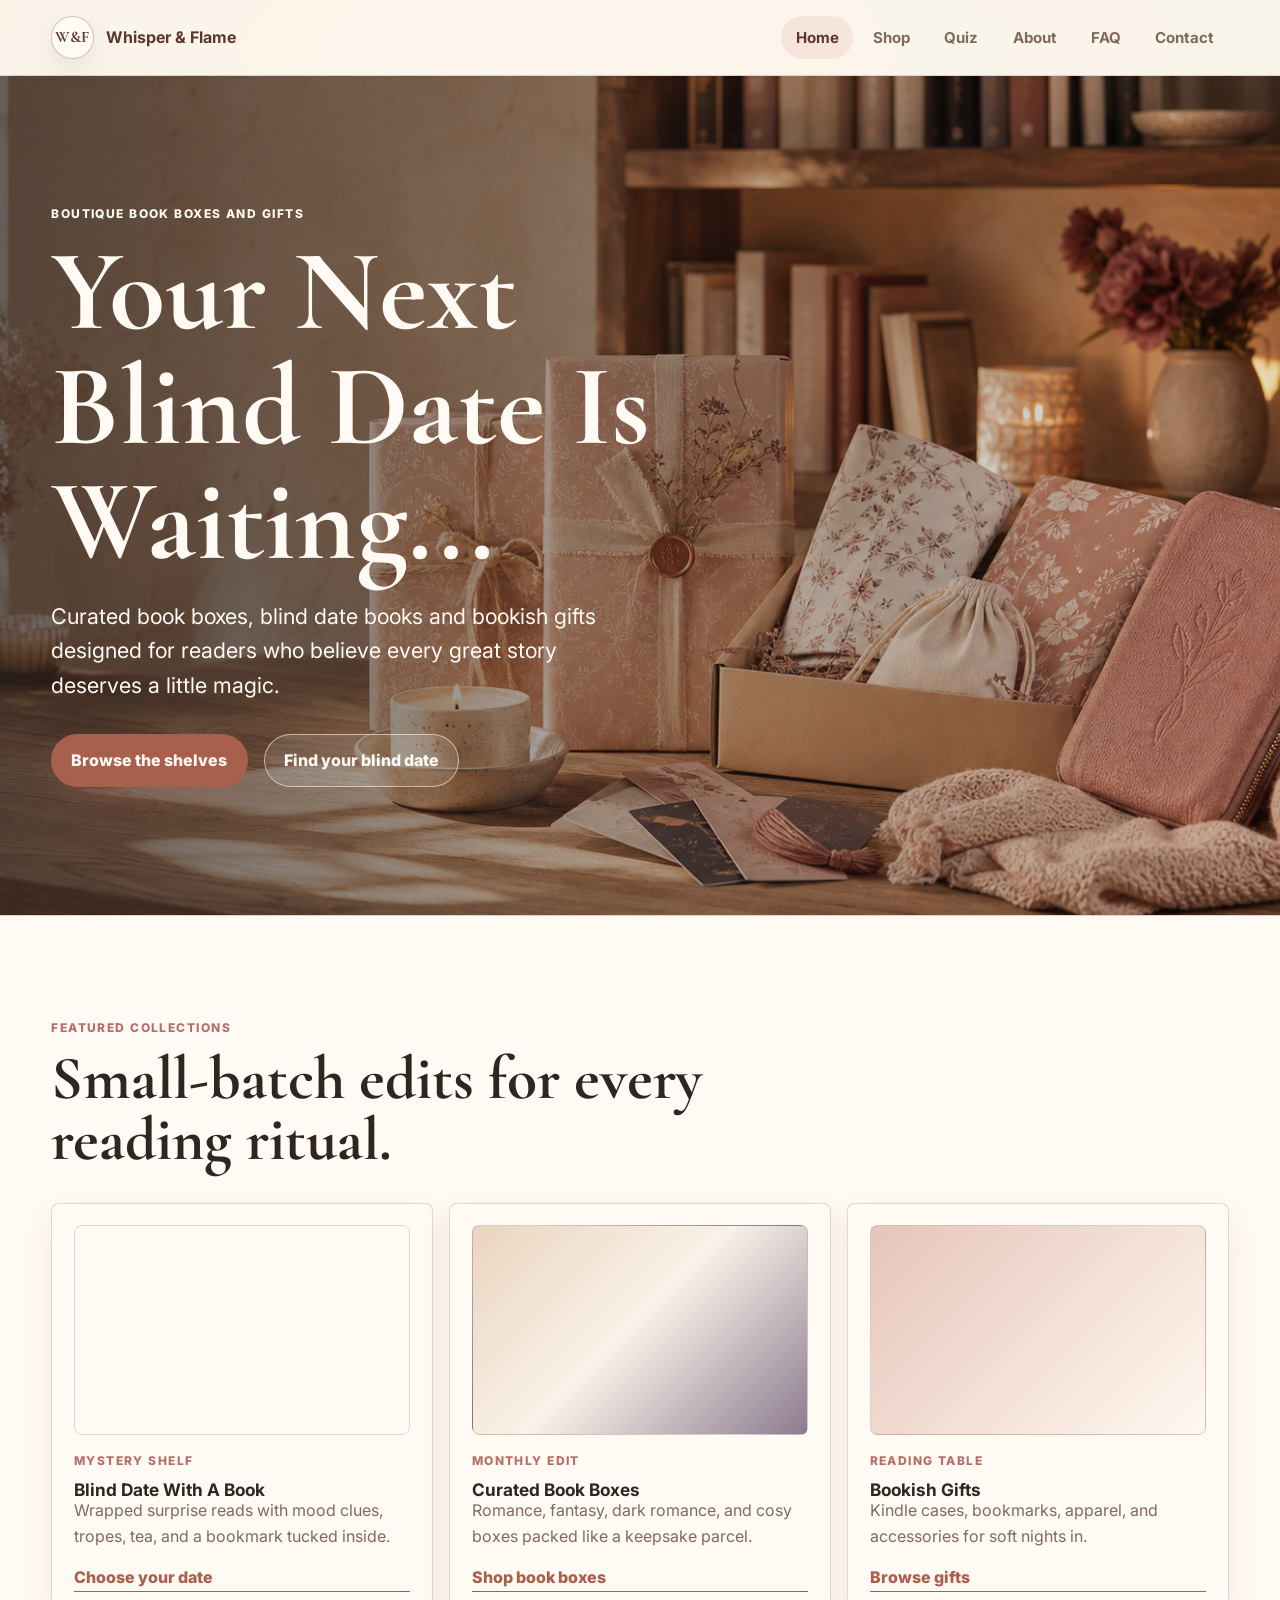
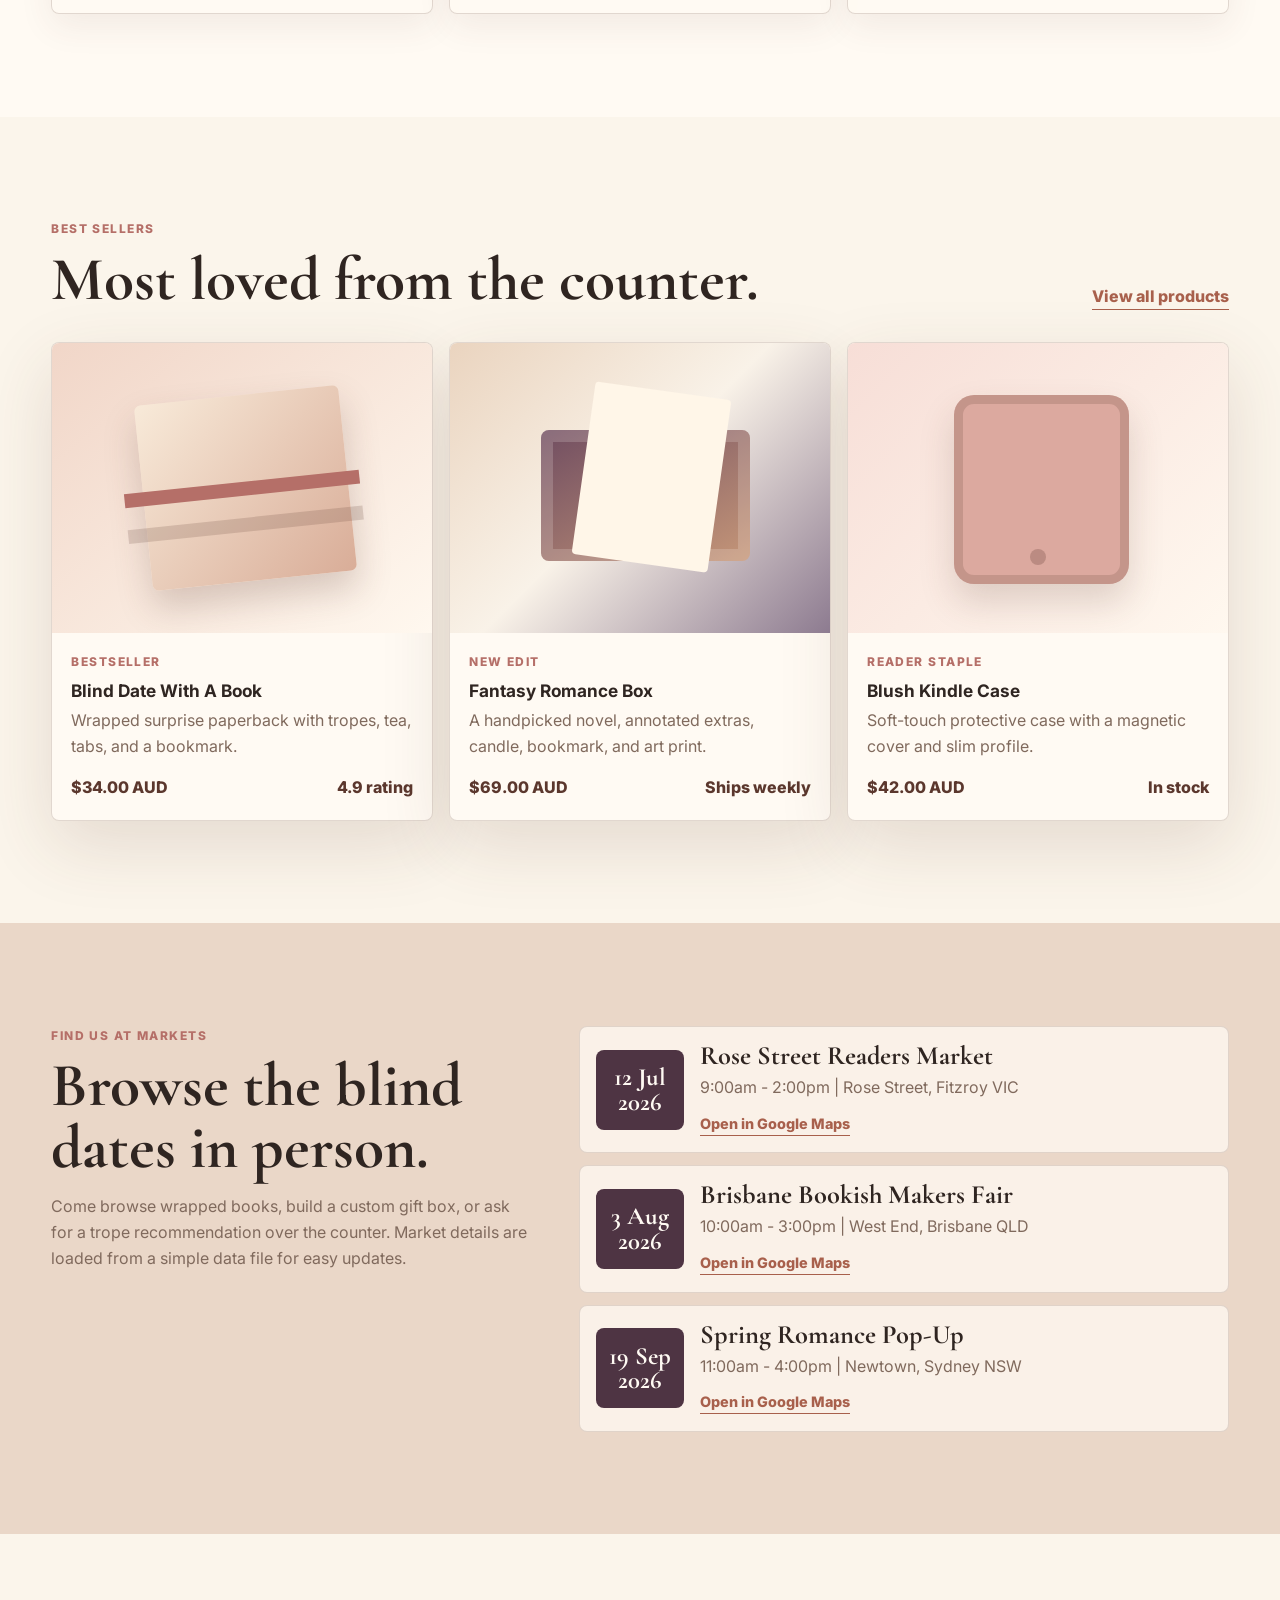
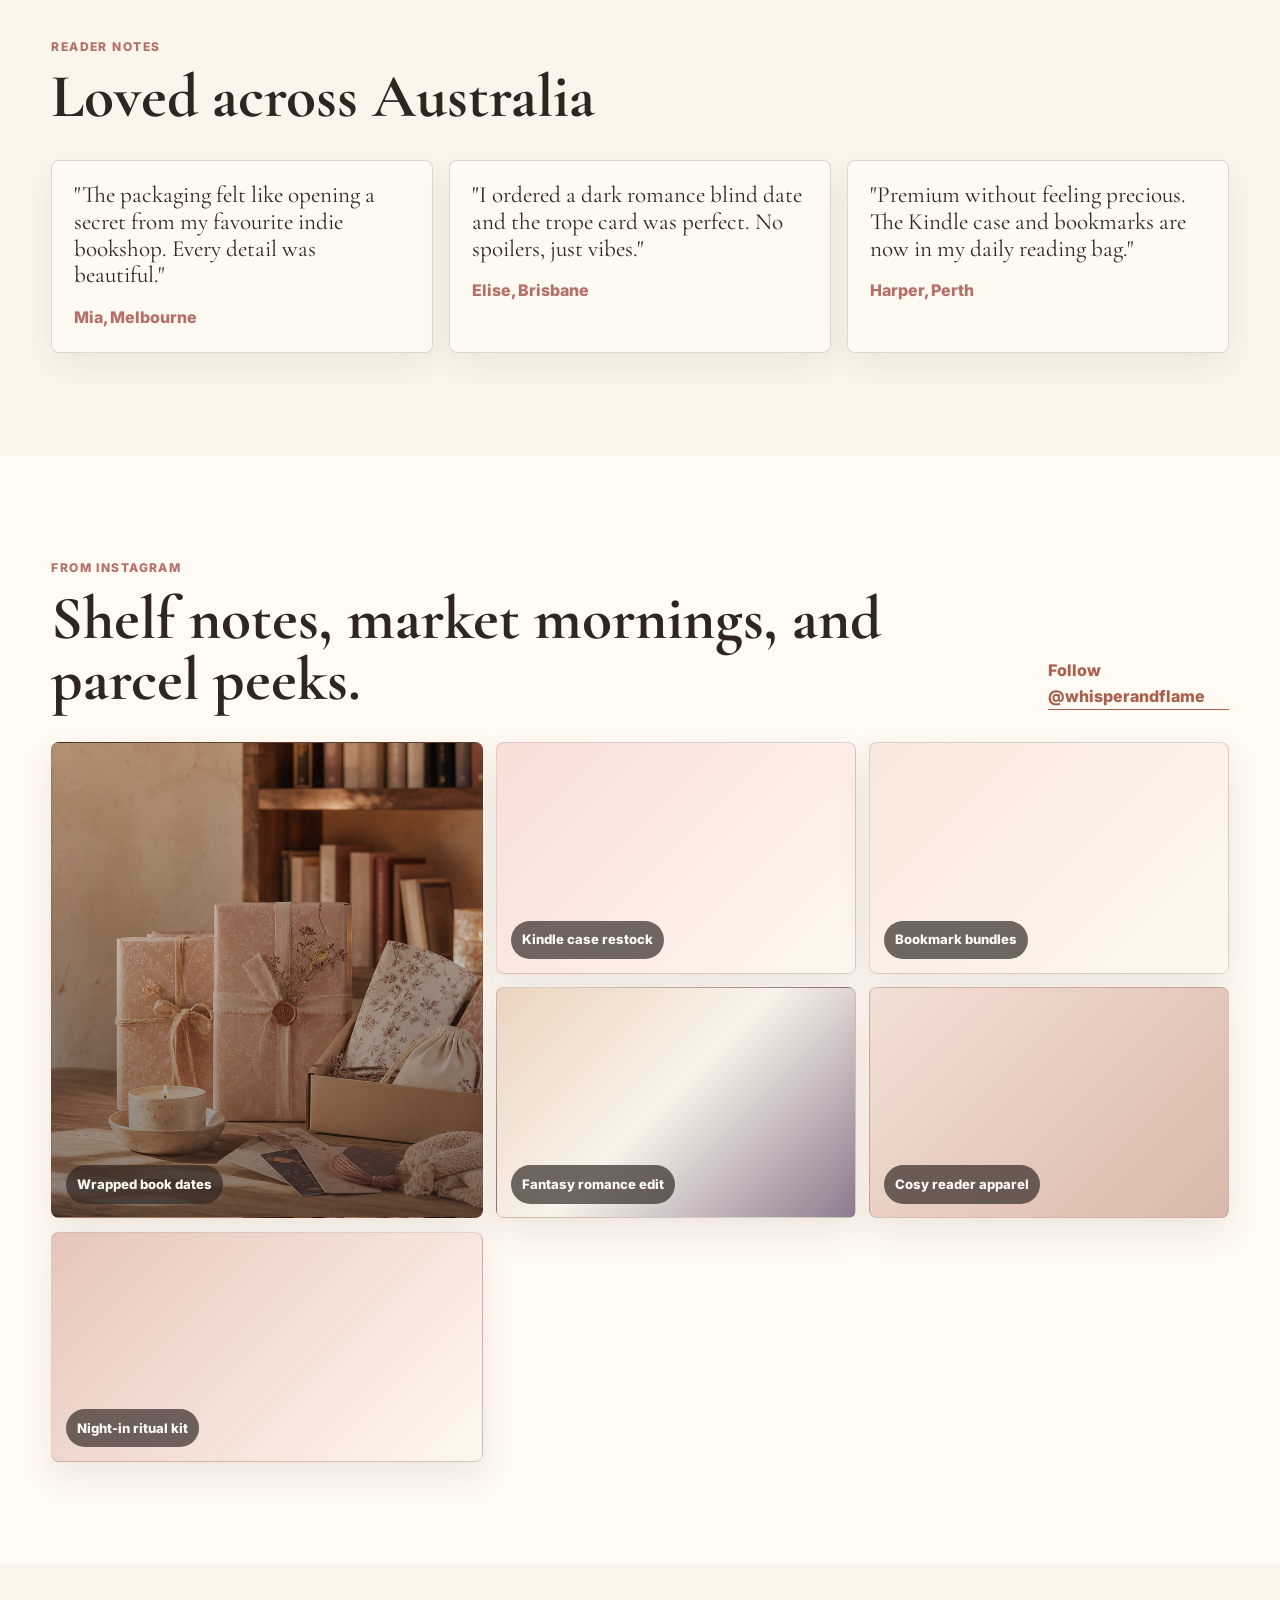
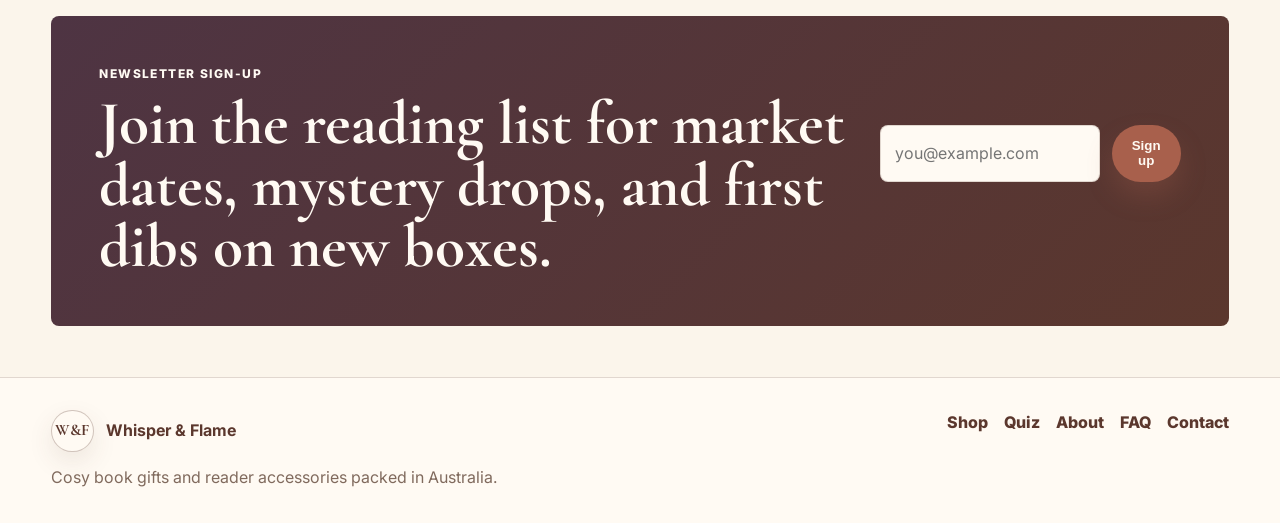
==== index.html @ 8c94025e "Upload Whisper & Flame website" ====
<!doctype html>
<html lang="en-AU">
  <head>
    <meta charset="utf-8">
    <meta name="viewport" content="width=device-width, initial-scale=1">
    <title>Whisper & Flame | Romantic Book Boxes Australia</title>
    <meta name="description" content="Whisper & Flame creates cosy book boxes, Blind Date With A Book packages, Kindle cases, bookmarks, apparel, and reading accessories for Australian romance and fantasy readers.">
    <link rel="preconnect" href="https://fonts.googleapis.com">
    <link rel="preconnect" href="https://fonts.gstatic.com" crossorigin>
    <link href="https://fonts.googleapis.com/css2?family=Cormorant+Garamond:wght@600;700&family=Inter:wght@400;500;600;700&display=swap" rel="stylesheet">
    <link rel="stylesheet" href="assets/styles.css">
  </head>
  <body>
    <header class="site-header">
      <a class="brand" href="index.html" aria-label="Whisper & Flame home">
        <span class="brand-mark">W&F</span>
        <span>Whisper & Flame</span>
      </a>
      <button class="nav-toggle" type="button" aria-label="Open menu" aria-expanded="false">
        <span></span><span></span><span></span>
      </button>
      <nav class="site-nav" aria-label="Primary navigation">
        <a href="index.html" aria-current="page">Home</a>
        <a href="shop.html">Shop</a>
        <a href="quiz.html">Quiz</a>
        <a href="about.html">About</a>
        <a href="faq.html">FAQ</a>
        <a href="contact.html">Contact</a>
      </nav>
    </header>

    <main>
      <section class="hero">
        <div class="hero-media" aria-hidden="true"></div>
        <div class="hero-content">
          <p class="eyebrow">Boutique book boxes and gifts</p>
          <h1>Your Next Blind Date Is Waiting...</h1>
          <p class="hero-copy">Curated book boxes, blind date books and bookish gifts designed for readers who believe every great story deserves a little magic.</p>
          <div class="hero-actions">
            <a class="button primary" href="shop.html">Browse the shelves</a>
            <a class="button ghost" href="quiz.html">Find your blind date</a>
          </div>
        </div>
      </section>

      <section class="section intro-band">
        <div class="section-heading">
          <p class="eyebrow">Featured collections</p>
          <h2>Small-batch edits for every reading ritual.</h2>
        </div>
        <div class="collection-grid">
          <article class="collection-card">
            <div class="collection-visual blind-date" aria-hidden="true"></div>
            <div>
              <p class="product-kicker">Mystery shelf</p>
              <h3>Blind Date With A Book</h3>
              <p>Wrapped surprise reads with mood clues, tropes, tea, and a bookmark tucked inside.</p>
            </div>
            <a class="text-link" href="product.html">Choose your date</a>
          </article>
          <article class="collection-card">
            <div class="collection-visual fantasy-box" aria-hidden="true"></div>
            <div>
              <p class="product-kicker">Monthly edit</p>
              <h3>Curated Book Boxes</h3>
              <p>Romance, fantasy, dark romance, and cosy boxes packed like a keepsake parcel.</p>
            </div>
            <a class="text-link" href="shop.html">Shop book boxes</a>
          </article>
          <article class="collection-card">
            <div class="collection-visual reading-kit" aria-hidden="true"></div>
            <div>
              <p class="product-kicker">Reading table</p>
              <h3>Bookish Gifts</h3>
              <p>Kindle cases, bookmarks, apparel, and accessories for soft nights in.</p>
            </div>
            <a class="text-link" href="shop.html">Browse gifts</a>
          </article>
        </div>
      </section>

      <section class="section">
        <div class="section-heading split">
          <div>
            <p class="eyebrow">Best sellers</p>
            <h2>Most loved from the counter.</h2>
          </div>
          <a class="text-link" href="shop.html">View all products</a>
        </div>
        <div class="product-grid">
          <article class="product-card">
            <a class="product-visual blind-date" href="product.html" aria-label="View Blind Date With A Book product"></a>
            <div class="product-info">
              <p class="product-kicker">Bestseller</p>
              <h3><a href="product.html">Blind Date With A Book</a></h3>
              <p>Wrapped surprise paperback with tropes, tea, tabs, and a bookmark.</p>
              <div class="product-meta"><span>$34.00 AUD</span><span>4.9 rating</span></div>
            </div>
          </article>
          <article class="product-card">
            <a class="product-visual fantasy-box" href="shop.html" aria-label="View Fantasy Romance Curated Box"></a>
            <div class="product-info">
              <p class="product-kicker">New edit</p>
              <h3><a href="shop.html">Fantasy Romance Box</a></h3>
              <p>A handpicked novel, annotated extras, candle, bookmark, and art print.</p>
              <div class="product-meta"><span>$69.00 AUD</span><span>Ships weekly</span></div>
            </div>
          </article>
          <article class="product-card">
            <a class="product-visual kindle-case" href="shop.html" aria-label="View Blush Kindle Case"></a>
            <div class="product-info">
              <p class="product-kicker">Reader staple</p>
              <h3><a href="shop.html">Blush Kindle Case</a></h3>
              <p>Soft-touch protective case with a magnetic cover and slim profile.</p>
              <div class="product-meta"><span>$42.00 AUD</span><span>In stock</span></div>
            </div>
          </article>
        </div>
      </section>

      <section class="section warm-section">
        <div class="market-layout">
          <div class="section-heading">
            <p class="eyebrow">Find Us At Markets</p>
            <h2>Browse the blind dates in person.</h2>
            <p>Come browse wrapped books, build a custom gift box, or ask for a trope recommendation over the counter. Market details are loaded from a simple data file for easy updates.</p>
          </div>
          <div class="market-list" data-markets-list aria-label="Upcoming market dates">
            <p class="market-loading">Loading upcoming markets...</p>
          </div>
        </div>
      </section>

      <section class="section reviews">
        <div class="section-heading">
          <p class="eyebrow">Reader notes</p>
          <h2>Loved across Australia</h2>
        </div>
        <div class="review-grid">
          <figure>
            <blockquote>"The packaging felt like opening a secret from my favourite indie bookshop. Every detail was beautiful."</blockquote>
            <figcaption>Mia, Melbourne</figcaption>
          </figure>
          <figure>
            <blockquote>"I ordered a dark romance blind date and the trope card was perfect. No spoilers, just vibes."</blockquote>
            <figcaption>Elise, Brisbane</figcaption>
          </figure>
          <figure>
            <blockquote>"Premium without feeling precious. The Kindle case and bookmarks are now in my daily reading bag."</blockquote>
            <figcaption>Harper, Perth</figcaption>
          </figure>
        </div>
      </section>

      <section class="section instagram-section">
        <div class="section-heading split">
          <div>
            <p class="eyebrow">From Instagram</p>
            <h2>Shelf notes, market mornings, and parcel peeks.</h2>
          </div>
          <a class="text-link" href="contact.html">Follow @whisperandflame</a>
        </div>
        <div class="instagram-grid" aria-label="Instagram feed preview">
          <a class="instagram-tile hero-tile" href="shop.html"><span>Wrapped book dates</span></a>
          <a class="instagram-tile kindle-case" href="shop.html"><span>Kindle case restock</span></a>
          <a class="instagram-tile bookmark" href="shop.html"><span>Bookmark bundles</span></a>
          <a class="instagram-tile fantasy-box" href="shop.html"><span>Fantasy romance edit</span></a>
          <a class="instagram-tile sweater" href="shop.html"><span>Cosy reader apparel</span></a>
          <a class="instagram-tile reading-kit" href="shop.html"><span>Night-in ritual kit</span></a>
        </div>
      </section>

      <section class="newsletter">
        <div>
          <p class="eyebrow">Newsletter sign-up</p>
          <h2>Join the reading list for market dates, mystery drops, and first dibs on new boxes.</h2>
        </div>
        <form class="signup-form" data-signup>
          <label class="sr-only" for="email">Email address</label>
          <input id="email" name="email" type="email" placeholder="you@example.com" required>
          <button class="button primary" type="submit">Sign up</button>
          <p class="form-note" aria-live="polite"></p>
        </form>
      </section>
    </main>

    <footer class="site-footer">
      <div>
        <a class="brand" href="index.html"><span class="brand-mark">W&F</span><span>Whisper & Flame</span></a>
        <p>Cosy book gifts and reader accessories packed in Australia.</p>
      </div>
      <div class="footer-links">
        <a href="shop.html">Shop</a>
        <a href="quiz.html">Quiz</a>
        <a href="about.html">About</a>
        <a href="faq.html">FAQ</a>
        <a href="contact.html">Contact</a>
      </div>
    </footer>
    <script src="assets/main.js"></script>
  </body>
</html>
---- assets/styles.css ----
:root {
  --cream: #fbf5eb;
  --paper: #fffaf3;
  --blush: #e8b9ad;
  --rose: #b56f68;
  --clay: #a8604c;
  --cocoa: #5b372d;
  --ink: #2f2521;
  --muted: #806a5d;
  --sage: #7b8a75;
  --plum: #4e3443;
  --border: rgba(91, 55, 45, 0.18);
  --shadow: 0 24px 70px rgba(91, 55, 45, 0.14);
  --serif: "Cormorant Garamond", Georgia, serif;
  --sans: "Inter", Arial, sans-serif;
}

* {
  box-sizing: border-box;
}

html {
  scroll-behavior: smooth;
}

body {
  margin: 0;
  color: var(--ink);
  background: var(--cream);
  font-family: var(--sans);
  line-height: 1.6;
}

body::before {
  position: fixed;
  inset: 0;
  z-index: -1;
  pointer-events: none;
  content: "";
  background:
    linear-gradient(120deg, rgba(232, 185, 173, 0.20), transparent 28%),
    linear-gradient(240deg, rgba(123, 138, 117, 0.12), transparent 30%),
    var(--cream);
}

img,
svg {
  max-width: 100%;
}

a {
  color: inherit;
  text-decoration: none;
}

p {
  margin: 0;
  color: var(--muted);
}

h1,
h2,
h3 {
  margin: 0;
  color: var(--ink);
  line-height: 1;
}

h1,
h2 {
  font-family: var(--serif);
  font-weight: 700;
}

h1 {
  max-width: 820px;
  font-size: clamp(3.9rem, 9vw, 8.2rem);
  letter-spacing: 0;
}

h2 {
  font-size: clamp(2.2rem, 4.8vw, 4.4rem);
}

h3 {
  font-size: 1.08rem;
}

.site-header {
  position: sticky;
  top: 0;
  z-index: 20;
  display: flex;
  align-items: center;
  justify-content: space-between;
  gap: 1.5rem;
  padding: 1rem clamp(1rem, 4vw, 4rem);
  border-bottom: 1px solid var(--border);
  background: rgba(251, 245, 235, 0.88);
  backdrop-filter: blur(18px);
}

.brand {
  display: inline-flex;
  align-items: center;
  gap: 0.75rem;
  font-weight: 700;
  color: var(--cocoa);
}

.brand-mark {
  display: grid;
  width: 2.65rem;
  height: 2.65rem;
  place-items: center;
  border: 1px solid rgba(91, 55, 45, 0.28);
  border-radius: 50%;
  background: var(--paper);
  font-family: var(--serif);
  font-size: 1rem;
  box-shadow: 0 10px 26px rgba(91, 55, 45, 0.10);
}

.site-nav {
  display: flex;
  align-items: center;
  gap: 0.35rem;
}

.site-nav a {
  min-height: 2.55rem;
  padding: 0.6rem 0.9rem;
  border-radius: 999px;
  color: var(--muted);
  font-size: 0.94rem;
  font-weight: 700;
}

.site-nav a:hover,
.site-nav a[aria-current="page"] {
  color: var(--cocoa);
  background: rgba(232, 185, 173, 0.25);
}

.nav-toggle {
  display: none;
  width: 2.7rem;
  height: 2.7rem;
  padding: 0;
  border: 1px solid var(--border);
  border-radius: 50%;
  background: var(--paper);
}

.nav-toggle span {
  display: block;
  width: 1.1rem;
  height: 2px;
  margin: 0.25rem auto;
  background: var(--cocoa);
}

.hero {
  position: relative;
  min-height: min(760px, calc(100vh - 40px));
  display: grid;
  align-items: center;
  overflow: hidden;
  padding: clamp(5rem, 10vw, 9rem) clamp(1rem, 4vw, 4rem);
  border-bottom: 1px solid var(--border);
}

.hero-media {
  position: absolute;
  inset: 0;
  background:
    linear-gradient(90deg, rgba(47, 37, 33, 0.74) 0%, rgba(47, 37, 33, 0.42) 43%, rgba(47, 37, 33, 0.10) 100%),
    url("images/whisper-flame-hero.png") center / cover;
  transform: scale(1.02);
}

.hero-content {
  position: relative;
  z-index: 1;
  width: min(720px, 100%);
}

.hero .eyebrow,
.hero h1,
.hero .hero-copy {
  color: var(--paper);
}

.hero-copy {
  max-width: 590px;
  margin-top: 1.2rem;
  font-size: clamp(1.05rem, 2vw, 1.35rem);
}

.hero-actions,
.section-heading.split,
.shop-bar,
.product-meta,
.quantity-row,
.newsletter {
  display: flex;
  align-items: center;
  justify-content: space-between;
  gap: 1rem;
}

.hero-actions {
  justify-content: flex-start;
  flex-wrap: wrap;
  margin-top: 2rem;
}

.button {
  display: inline-flex;
  min-height: 3rem;
  align-items: center;
  justify-content: center;
  padding: 0.78rem 1.2rem;
  border: 1px solid transparent;
  border-radius: 999px;
  font-weight: 800;
  cursor: pointer;
  transition: transform 180ms ease, box-shadow 180ms ease, background 180ms ease;
}

.button:hover {
  transform: translateY(-2px);
}

.button.primary {
  color: var(--paper);
  background: var(--clay);
  box-shadow: 0 14px 26px rgba(168, 96, 76, 0.26);
}

.button.ghost {
  border-color: rgba(255, 250, 243, 0.55);
  color: var(--paper);
  background: rgba(255, 250, 243, 0.12);
}

.purchase-panel .button.ghost,
.newsletter.narrow .button.ghost {
  border-color: var(--border);
  color: var(--cocoa);
  background: var(--paper);
}

.button.full {
  width: 100%;
}

.section {
  padding: clamp(4rem, 8vw, 7rem) clamp(1rem, 4vw, 4rem);
}

.section-heading {
  max-width: 840px;
  margin-bottom: 2rem;
}

.section-heading.split {
  max-width: none;
  align-items: end;
}

.eyebrow,
.product-kicker {
  margin-bottom: 0.65rem;
  color: var(--rose);
  font-size: 0.75rem;
  font-weight: 800;
  letter-spacing: 0.12em;
  text-transform: uppercase;
}

.intro-band {
  background: var(--paper);
}

.feature-grid,
.collection-grid,
.product-grid,
.review-grid,
.story-grid {
  display: grid;
  grid-template-columns: repeat(3, minmax(0, 1fr));
  gap: 1rem;
}

.feature-grid article,
.collection-card,
.review-grid figure,
.story-card,
.filter-card,
.contact-card,
.purchase-panel,
details {
  margin: 0;
  border: 1px solid var(--border);
  border-radius: 8px;
  background: rgba(255, 250, 243, 0.78);
  box-shadow: 0 12px 34px rgba(91, 55, 45, 0.08);
}

.feature-grid article,
.collection-card,
.review-grid figure,
.story-card,
.filter-card,
.contact-card {
  padding: 1.35rem;
}

.feature-icon {
  display: inline-flex;
  width: 2.2rem;
  height: 2.2rem;
  align-items: center;
  justify-content: center;
  margin-bottom: 1.2rem;
  border-radius: 50%;
  color: var(--paper);
  background: var(--plum);
  font-size: 0.78rem;
  font-weight: 800;
}

.feature-grid h3,
.story-card h2,
.contact-card h2,
.filter-card h2 {
  margin-bottom: 0.55rem;
  font-family: var(--serif);
  font-size: 1.65rem;
}

.text-link {
  color: var(--clay);
  font-weight: 800;
  border-bottom: 1px solid currentColor;
}

.collection-card {
  display: grid;
  grid-template-rows: auto 1fr auto;
  gap: 1rem;
}

.collection-visual {
  position: relative;
  min-height: 210px;
  overflow: hidden;
  border: 1px solid var(--border);
  border-radius: 8px;
}

.product-card {
  overflow: hidden;
  border: 1px solid var(--border);
  border-radius: 8px;
  background: var(--paper);
  box-shadow: var(--shadow);
}

.product-visual {
  position: relative;
  display: block;
  min-height: 290px;
  overflow: hidden;
  background: linear-gradient(140deg, #f1d6c8, #fff8ef);
}

.product-visual::before,
.product-visual::after,
.thumb::before,
.thumb::after {
  position: absolute;
  content: "";
}

.blind-date::before {
  width: 54%;
  height: 64%;
  left: 24%;
  top: 18%;
  border-radius: 6px;
  background: linear-gradient(135deg, #f8ead9, #d9ad98);
  box-shadow: 0 18px 35px rgba(91, 55, 45, 0.22);
  transform: rotate(-6deg);
}

.blind-date::after {
  width: 62%;
  height: 14px;
  left: 19%;
  top: 48%;
  background: var(--rose);
  box-shadow: 0 36px 0 rgba(91, 55, 45, 0.18);
  transform: rotate(-6deg);
}

.fantasy-box {
  background: linear-gradient(135deg, #ead4bf, #f9f2e8 48%, #8d7b90);
}

.fantasy-box::before {
  width: 55%;
  height: 45%;
  left: 24%;
  top: 30%;
  border-radius: 8px;
  background: linear-gradient(150deg, #704d61, #c59678);
  box-shadow: inset 0 0 0 12px rgba(255, 250, 243, 0.18);
}

.fantasy-box::after {
  width: 36%;
  height: 60%;
  left: 35%;
  top: 16%;
  border-radius: 4px;
  background: #fff6e8;
  transform: rotate(8deg);
}

.kindle-case {
  background: linear-gradient(135deg, #f7ded7, #fff8ef);
}

.kindle-case::before {
  width: 46%;
  height: 65%;
  left: 28%;
  top: 18%;
  border-radius: 20px;
  background: #dca99f;
  box-shadow: inset 0 0 0 9px rgba(91, 55, 45, 0.18), 0 18px 35px rgba(91, 55, 45, 0.18);
}

.kindle-case::after {
  width: 16px;
  height: 16px;
  left: calc(50% - 8px);
  top: 71%;
  border-radius: 50%;
  background: rgba(91, 55, 45, 0.26);
}

.dark-romance {
  background: linear-gradient(135deg, #efe1d7, #7a3f4f);
}

.dark-romance::before {
  width: 44%;
  height: 62%;
  left: 30%;
  top: 19%;
  border-radius: 4px;
  background: linear-gradient(135deg, #372934, #9b5b61);
  box-shadow: 0 20px 36px rgba(47, 37, 33, 0.28);
}

.dark-romance::after {
  width: 72%;
  height: 2px;
  left: 14%;
  top: 54%;
  background: rgba(255, 250, 243, 0.52);
}

.sage-case {
  background: linear-gradient(135deg, #dde3d5, #fff8ef);
}

.sage-case::before {
  width: 50%;
  height: 58%;
  left: 25%;
  top: 22%;
  border-radius: 18px;
  background: var(--sage);
  box-shadow: inset 0 0 0 8px rgba(255, 250, 243, 0.26);
}

.sweater {
  background: linear-gradient(135deg, #f3dfd5, #d9b8a9);
}

.sweater::before {
  width: 62%;
  height: 48%;
  left: 19%;
  top: 28%;
  border-radius: 34px 34px 12px 12px;
  background: #bd7c69;
}

.sweater::after {
  width: 20%;
  height: 18%;
  left: 40%;
  top: 24%;
  border-radius: 0 0 999px 999px;
  background: var(--cream);
}

.tote {
  background: linear-gradient(135deg, #fff4e5, #d9c7b5);
}

.tote::before {
  width: 52%;
  height: 58%;
  left: 24%;
  top: 28%;
  border-radius: 3px 3px 12px 12px;
  background: #f7e8d4;
  box-shadow: inset 0 -12px 0 rgba(168, 96, 76, 0.16);
}

.tote::after {
  width: 30%;
  height: 24%;
  left: 35%;
  top: 16%;
  border: 8px solid #a8604c;
  border-bottom: 0;
  border-radius: 999px 999px 0 0;
}

.bookmark {
  background: linear-gradient(135deg, #f8e7dc, #fff8ef);
}

.bookmark::before {
  width: 12%;
  height: 66%;
  left: 35%;
  top: 17%;
  border-radius: 999px 999px 6px 6px;
  background: var(--rose);
  box-shadow: 45px 0 0 var(--clay), 90px 0 0 var(--plum);
}

.reading-kit {
  background: linear-gradient(135deg, #e6c5ba, #fff8ef);
}

.reading-kit::before {
  width: 38%;
  height: 42%;
  left: 16%;
  top: 31%;
  border-radius: 50%;
  background: #f8ead9;
  box-shadow: inset 0 0 0 12px rgba(168, 96, 76, 0.14);
}

.reading-kit::after {
  width: 34%;
  height: 46%;
  right: 17%;
  top: 27%;
  border-radius: 6px;
  background: var(--sage);
  transform: rotate(9deg);
}

.product-info {
  padding: 1.2rem;
}

.product-info h3 a:hover {
  color: var(--clay);
}

.product-info p:not(.product-kicker) {
  min-height: 3rem;
  margin-top: 0.55rem;
}

.product-meta {
  margin-top: 1rem;
  color: var(--cocoa);
  font-weight: 800;
}

.mini-cart,
.filter-button {
  border: 1px solid var(--border);
  border-radius: 999px;
  background: var(--paper);
  color: var(--cocoa);
  font-weight: 800;
  cursor: pointer;
}

.mini-cart {
  min-width: 3.2rem;
  padding: 0.42rem 0.72rem;
}

.warm-section {
  background: #ead7c8;
}

.market-layout {
  display: grid;
  grid-template-columns: minmax(0, 0.85fr) minmax(380px, 1.15fr);
  gap: clamp(1.2rem, 4vw, 3rem);
  align-items: start;
}

.market-layout .section-heading {
  margin-bottom: 0;
}

.market-layout .section-heading p:not(.eyebrow) {
  max-width: 520px;
  margin-top: 1rem;
}

.market-list {
  display: grid;
  gap: 0.75rem;
}

.market-list article {
  display: grid;
  grid-template-columns: 5.5rem 1fr;
  gap: 1rem;
  align-items: center;
  padding: 1rem;
  border: 1px solid rgba(91, 55, 45, 0.16);
  border-radius: 8px;
  background: rgba(255, 250, 243, 0.74);
}

.market-list time {
  display: grid;
  min-height: 5rem;
  place-items: center;
  border-radius: 8px;
  color: var(--paper);
  background: var(--plum);
  font-family: var(--serif);
  font-size: 1.55rem;
  font-weight: 700;
  line-height: 1;
  text-align: center;
}

.market-list h3 {
  margin-bottom: 0.35rem;
  font-family: var(--serif);
  font-size: 1.65rem;
}

.market-map-link {
  display: inline-flex;
  width: fit-content;
  margin-top: 0.7rem;
  color: var(--clay);
  font-size: 0.9rem;
  font-weight: 800;
  border-bottom: 1px solid currentColor;
}

.market-loading {
  padding: 1rem;
  border: 1px solid rgba(91, 55, 45, 0.16);
  border-radius: 8px;
  background: rgba(255, 250, 243, 0.74);
}

.bestseller-list {
  display: grid;
  grid-template-columns: repeat(4, minmax(0, 1fr));
  gap: 1px;
  overflow: hidden;
  border: 1px solid rgba(91, 55, 45, 0.16);
  border-radius: 8px;
}

.bestseller-list a {
  display: flex;
  min-height: 9rem;
  flex-direction: column;
  justify-content: space-between;
  padding: 1.2rem;
  background: var(--paper);
  font-weight: 800;
}

.bestseller-list strong {
  color: var(--clay);
}

.review-grid blockquote {
  margin: 0 0 1rem;
  color: var(--ink);
  font-family: var(--serif);
  font-size: 1.45rem;
  line-height: 1.15;
}

.review-grid figcaption {
  color: var(--rose);
  font-weight: 800;
}

.instagram-section {
  background: var(--paper);
}

.instagram-grid {
  display: grid;
  grid-template-columns: 1.2fr 1fr 1fr;
  gap: 0.85rem;
}

.instagram-tile {
  position: relative;
  min-height: 230px;
  overflow: hidden;
  border: 1px solid var(--border);
  border-radius: 8px;
  box-shadow: 0 14px 34px rgba(91, 55, 45, 0.10);
}

.instagram-tile.hero-tile {
  grid-row: span 2;
  min-height: 476px;
  background:
    linear-gradient(180deg, rgba(47, 37, 33, 0.08), rgba(47, 37, 33, 0.58)),
    url("images/whisper-flame-hero.png") center / cover;
}

.instagram-tile span {
  position: absolute;
  left: 0.85rem;
  right: 0.85rem;
  bottom: 0.85rem;
  z-index: 2;
  display: inline-flex;
  width: fit-content;
  max-width: calc(100% - 1.7rem);
  padding: 0.55rem 0.7rem;
  border-radius: 999px;
  color: var(--paper);
  background: rgba(47, 37, 33, 0.68);
  font-size: 0.82rem;
  font-weight: 800;
}

.newsletter {
  margin: clamp(1rem, 4vw, 4rem);
  padding: clamp(1.4rem, 4vw, 3rem);
  border-radius: 8px;
  color: var(--paper);
  background: linear-gradient(135deg, var(--plum), var(--cocoa));
}

.newsletter h2,
.newsletter .eyebrow {
  color: var(--paper);
}

.signup-form {
  display: grid;
  grid-template-columns: minmax(220px, 1fr) auto;
  gap: 0.75rem;
  width: min(520px, 100%);
}

input,
select,
textarea {
  width: 100%;
  min-height: 3rem;
  border: 1px solid var(--border);
  border-radius: 8px;
  padding: 0.8rem 0.9rem;
  color: var(--ink);
  background: var(--paper);
  font: inherit;
}

textarea {
  resize: vertical;
}

.form-note {
  grid-column: 1 / -1;
  min-height: 1.4rem;
  color: inherit;
  font-size: 0.9rem;
}

.sr-only {
  position: absolute;
  width: 1px;
  height: 1px;
  overflow: hidden;
  clip: rect(0, 0, 0, 0);
}

.site-footer {
  display: flex;
  align-items: start;
  justify-content: space-between;
  gap: 2rem;
  padding: 2rem clamp(1rem, 4vw, 4rem);
  border-top: 1px solid var(--border);
  background: var(--paper);
}

.site-footer p {
  margin-top: 0.8rem;
}

.footer-links {
  display: flex;
  flex-wrap: wrap;
  gap: 1rem;
  font-weight: 800;
  color: var(--cocoa);
}

.page-hero {
  padding: clamp(5rem, 9vw, 8rem) clamp(1rem, 4vw, 4rem);
  border-bottom: 1px solid var(--border);
  background: linear-gradient(135deg, rgba(255, 250, 243, 0.9), rgba(232, 185, 173, 0.38));
}

.page-hero.compact {
  padding-bottom: clamp(3rem, 6vw, 5rem);
}

.quiz-hero {
  background:
    linear-gradient(90deg, rgba(47, 37, 33, 0.72), rgba(47, 37, 33, 0.28)),
    url("images/whisper-flame-hero.png") center / cover;
}

.quiz-hero h1,
.quiz-hero p,
.quiz-hero .eyebrow {
  color: var(--paper);
}

.page-hero p {
  max-width: 720px;
  margin-top: 1rem;
  font-size: 1.1rem;
}

.quiz-shell {
  display: grid;
  grid-template-columns: minmax(260px, 0.48fr) minmax(0, 1fr);
  gap: 1.25rem;
  align-items: start;
  padding: clamp(2rem, 4vw, 4rem);
}

.quiz-intro,
.quiz-card,
.quiz-result-card {
  border: 1px solid var(--border);
  border-radius: 8px;
  background: rgba(255, 250, 243, 0.82);
  box-shadow: var(--shadow);
}

.quiz-intro {
  position: sticky;
  top: 5.5rem;
  padding: clamp(1.2rem, 3vw, 2rem);
}

.quiz-intro h2 {
  margin-bottom: 1rem;
  font-size: clamp(2rem, 3.4vw, 3.2rem);
}

.quiz-progress {
  display: grid;
  grid-template-columns: repeat(4, 1fr);
  gap: 0.4rem;
  margin-top: 1.5rem;
}

.quiz-progress span {
  height: 0.38rem;
  border-radius: 999px;
  background: rgba(91, 55, 45, 0.18);
}

.quiz-progress span.active,
.quiz-progress span:nth-child(2) {
  background: var(--clay);
}

.quiz-card {
  display: grid;
  gap: 1rem;
  padding: clamp(1rem, 3vw, 2rem);
}

.quiz-card fieldset {
  display: grid;
  gap: 0.8rem;
  margin: 0;
  padding: 1.1rem;
  border: 1px solid rgba(91, 55, 45, 0.14);
  border-radius: 8px;
  background: rgba(251, 245, 235, 0.58);
}

.quiz-card legend {
  padding: 0 0.45rem;
  color: var(--cocoa);
  font-family: var(--serif);
  font-size: 1.55rem;
  font-weight: 700;
}

.quiz-help {
  font-size: 0.96rem;
}

.option-grid {
  display: grid;
  grid-template-columns: repeat(2, minmax(0, 1fr));
  gap: 0.7rem;
}

.option-grid label {
  display: flex;
  min-height: 3.25rem;
  align-items: center;
  gap: 0.65rem;
  padding: 0.75rem 0.85rem;
  border: 1px solid var(--border);
  border-radius: 8px;
  background: var(--paper);
  color: var(--cocoa);
  font-weight: 800;
}

.option-grid input {
  width: 1rem;
  min-height: auto;
  accent-color: var(--clay);
}

.compact-options {
  grid-template-columns: repeat(4, minmax(0, 1fr));
}

.quiz-text-label {
  display: grid;
  gap: 0.45rem;
  color: var(--cocoa);
  font-weight: 800;
}

.quiz-email-step {
  background: linear-gradient(135deg, rgba(232, 185, 173, 0.28), rgba(255, 250, 243, 0.9));
}

.quiz-message {
  color: var(--rose);
}

.quiz-result-section {
  padding: 0 clamp(1rem, 4vw, 4rem) clamp(4rem, 8vw, 7rem);
}

.quiz-result-card {
  display: grid;
  gap: 1.1rem;
  width: min(920px, 100%);
  margin: 0 auto;
  padding: clamp(1.4rem, 4vw, 3rem);
  background:
    linear-gradient(135deg, rgba(255, 250, 243, 0.92), rgba(232, 185, 173, 0.30)),
    var(--paper);
}

.quiz-result-card h2 {
  font-size: clamp(2.6rem, 5vw, 4.6rem);
}

.result-tags {
  display: flex;
  flex-wrap: wrap;
  gap: 0.5rem;
}

.result-tags span {
  display: inline-flex;
  padding: 0.42rem 0.7rem;
  border-radius: 999px;
  color: var(--paper);
  background: var(--plum);
  font-size: 0.82rem;
  font-weight: 800;
}

.result-details {
  display: grid;
  gap: 0.65rem;
  padding-top: 0.6rem;
  border-top: 1px solid var(--border);
}

.shop-layout,
.product-detail,
.contact-layout {
  display: grid;
  grid-template-columns: 280px minmax(0, 1fr);
  gap: 1.25rem;
  padding: clamp(2rem, 4vw, 4rem);
}

.shop-sidebar {
  display: grid;
  align-content: start;
  gap: 1rem;
}

.filter-card {
  display: grid;
  gap: 0.7rem;
}

.filter-button {
  width: 100%;
  padding: 0.72rem 1rem;
  text-align: left;
}

.filter-button.active,
.filter-button:hover {
  color: var(--paper);
  background: var(--clay);
}

.shop-results {
  min-width: 0;
}

.shop-bar {
  margin-bottom: 1rem;
  padding: 0.9rem;
  border: 1px solid var(--border);
  border-radius: 8px;
  background: rgba(255, 250, 243, 0.72);
}

.shop-bar select {
  max-width: 220px;
}

.shop-grid {
  grid-template-columns: repeat(3, minmax(0, 1fr));
}

.empty-state {
  padding: 2rem;
  text-align: center;
}

.product-detail {
  grid-template-columns: minmax(0, 1.08fr) minmax(360px, 0.92fr);
  align-items: start;
}

.gallery-main {
  min-height: 620px;
  border: 1px solid var(--border);
  border-radius: 8px;
  box-shadow: var(--shadow);
}

.product-photo-main {
  display: grid;
  place-items: center;
  padding: clamp(1rem, 3vw, 2rem);
  background:
    linear-gradient(135deg, rgba(255, 250, 243, 0.84), rgba(232, 185, 173, 0.36)),
    var(--paper);
}

.product-photo-card {
  width: min(520px, 82%);
  min-height: 480px;
  border: 1px solid rgba(91, 55, 45, 0.12);
  border-radius: 8px;
  box-shadow: 0 26px 60px rgba(91, 55, 45, 0.18);
}

.product-photo-main span {
  margin-top: 1rem;
  color: var(--rose);
  font-size: 0.78rem;
  font-weight: 800;
  letter-spacing: 0.12em;
  text-transform: uppercase;
}

.gallery-strip {
  display: grid;
  grid-template-columns: repeat(3, 1fr);
  gap: 0.75rem;
  margin-top: 0.75rem;
}

.thumb {
  position: relative;
  min-height: 112px;
  border: 1px solid var(--border);
  border-radius: 8px;
  background: linear-gradient(135deg, #f8e7dc, #fff8ef);
  cursor: pointer;
  overflow: hidden;
}

.purchase-panel {
  padding: clamp(1.3rem, 3vw, 2rem);
}

.purchase-panel h1 {
  font-size: clamp(3rem, 6vw, 5rem);
}

.rating {
  margin-top: 0.8rem;
}

.price {
  margin: 1.2rem 0;
  color: var(--clay);
  font-size: 1.5rem;
  font-weight: 800;
}

.tag-block {
  display: flex;
  flex-wrap: wrap;
  gap: 0.45rem;
  margin-top: 1rem;
}

.tag-block span {
  display: inline-flex;
  padding: 0.42rem 0.7rem;
  border: 1px solid var(--border);
  border-radius: 999px;
  color: var(--cocoa);
  background: rgba(255, 250, 243, 0.76);
  font-size: 0.8rem;
  font-weight: 800;
}

.trope-tags span {
  color: var(--paper);
  background: var(--plum);
}

.product-form {
  display: grid;
  gap: 0.85rem;
  margin-top: 1.4rem;
}

.product-form label,
.contact-form label {
  display: grid;
  gap: 0.45rem;
  color: var(--cocoa);
  font-weight: 800;
}

.quantity-control {
  display: inline-grid;
  grid-template-columns: 2.8rem 4rem 2.8rem;
  overflow: hidden;
  border: 1px solid var(--border);
  border-radius: 999px;
}

.quantity-control input {
  min-height: 2.75rem;
  border: 0;
  border-radius: 0;
  text-align: center;
}

.quantity-control button {
  border: 0;
  color: var(--cocoa);
  background: var(--paper);
  font-size: 1.1rem;
  font-weight: 800;
  cursor: pointer;
}

.promise-list {
  display: grid;
  gap: 0.6rem;
  margin: 1.3rem 0 0;
  padding: 0;
  color: var(--muted);
  list-style: none;
}

.promise-list li::before {
  display: inline-block;
  width: 0.55rem;
  height: 0.55rem;
  margin-right: 0.5rem;
  border-radius: 50%;
  background: var(--sage);
  content: "";
}

.product-copy {
  display: grid;
  grid-template-columns: 0.8fr 1.2fr;
  gap: 2rem;
  background: var(--paper);
}

.copy-columns {
  display: grid;
  grid-template-columns: 1fr 1fr;
  gap: 1.2rem;
}

.handpicked-section {
  background:
    linear-gradient(90deg, rgba(47, 37, 33, 0.70), rgba(47, 37, 33, 0.18)),
    url("images/whisper-flame-hero.png") center / cover;
}

.handpicked-content {
  width: min(760px, 100%);
}

.handpicked-content h2,
.handpicked-content p,
.handpicked-content .eyebrow {
  color: var(--paper);
}

.handpicked-content p:not(.eyebrow) {
  margin-top: 1rem;
  font-size: 1.08rem;
}

.included-section {
  background: var(--paper);
}

.included-grid {
  display: grid;
  grid-template-columns: repeat(4, minmax(0, 1fr));
  gap: 1rem;
}

.included-grid article {
  padding: 1.2rem;
  border: 1px solid var(--border);
  border-radius: 8px;
  background: rgba(251, 245, 235, 0.66);
}

.included-grid span {
  display: inline-grid;
  width: 2.4rem;
  height: 2.4rem;
  place-items: center;
  margin-bottom: 1rem;
  border-radius: 50%;
  color: var(--paper);
  background: var(--clay);
  font-size: 0.75rem;
  font-weight: 800;
}

.included-grid h3 {
  margin-bottom: 0.5rem;
  font-family: var(--serif);
  font-size: 1.45rem;
}

.product-reviews {
  background: linear-gradient(135deg, rgba(232, 185, 173, 0.22), rgba(255, 250, 243, 0.78));
}

.story-hero {
  background:
    linear-gradient(90deg, rgba(47, 37, 33, 0.70), rgba(47, 37, 33, 0.28)),
    url("images/whisper-flame-hero.png") center / cover;
}

.story-hero h1,
.story-hero p,
.story-hero .eyebrow {
  color: var(--paper);
}

.founder-story {
  display: grid;
  grid-template-columns: minmax(0, 0.9fr) minmax(0, 1.1fr);
  gap: clamp(1.5rem, 5vw, 4rem);
  align-items: start;
  background: var(--paper);
}

.founder-copy h2 {
  max-width: 720px;
}

.founder-note {
  display: grid;
  gap: 1rem;
  padding: clamp(1.2rem, 3vw, 2rem);
  border: 1px solid var(--border);
  border-radius: 8px;
  background: rgba(251, 245, 235, 0.76);
  box-shadow: 0 14px 34px rgba(91, 55, 45, 0.08);
}

.story-grid {
  grid-template-columns: 1fr 1fr;
}

.story-card {
  min-height: 280px;
}

.story-card.accent {
  background: var(--plum);
}

.story-card.accent h2,
.story-card.accent p {
  color: var(--paper);
}

.values {
  background: var(--paper);
}

.about-closing {
  display: grid;
  grid-template-columns: minmax(0, 0.8fr) minmax(0, 1fr) auto;
  gap: clamp(1rem, 4vw, 2rem);
  align-items: center;
  background: #ead7c8;
}

.about-closing .button {
  white-space: nowrap;
}

.faq-list {
  display: grid;
  gap: 0.85rem;
  width: min(920px, calc(100% - 2rem));
  margin: 2rem auto 4rem;
}

details {
  padding: 1rem 1.2rem;
}

summary {
  color: var(--cocoa);
  font-weight: 800;
  cursor: pointer;
}

details p {
  margin-top: 0.8rem;
}

.newsletter.narrow {
  width: min(920px, calc(100% - 2rem));
  margin-inline: auto;
}

.contact-layout {
  grid-template-columns: minmax(0, 1fr) 360px;
  align-items: start;
}

.contact-form {
  display: grid;
  gap: 1rem;
  padding: clamp(1rem, 3vw, 2rem);
  border: 1px solid var(--border);
  border-radius: 8px;
  background: rgba(255, 250, 243, 0.82);
  box-shadow: var(--shadow);
}

.field-pair {
  display: grid;
  grid-template-columns: 1fr 1fr;
  gap: 1rem;
}

.contact-card {
  position: sticky;
  top: 5.5rem;
}

.contact-card h3 {
  margin-bottom: 0.5rem;
}

.contact-card p + p {
  margin-top: 0.75rem;
}

.mini-divider {
  height: 1px;
  margin: 1.2rem 0;
  background: var(--border);
}

.toast {
  position: fixed;
  right: 1rem;
  bottom: 1rem;
  z-index: 30;
  padding: 0.85rem 1rem;
  border-radius: 8px;
  color: var(--paper);
  background: var(--cocoa);
  box-shadow: var(--shadow);
  opacity: 0;
  transform: translateY(1rem);
  transition: 180ms ease;
}

.toast.show {
  opacity: 1;
  transform: translateY(0);
}

@media (max-width: 1050px) {
  .shop-layout,
  .product-detail,
  .contact-layout,
  .product-copy,
  .market-layout,
  .quiz-shell,
  .founder-story,
  .about-closing {
    grid-template-columns: 1fr;
  }

  .quiz-intro {
    position: static;
  }

  .compact-options {
    grid-template-columns: repeat(2, minmax(0, 1fr));
  }

  .shop-sidebar {
    grid-template-columns: 1fr 1fr;
  }

  .shop-grid,
  .product-grid,
  .included-grid {
    grid-template-columns: repeat(2, minmax(0, 1fr));
  }

  .gallery-main {
    min-height: 480px;
  }

  .product-photo-card {
    min-height: 390px;
  }

  .contact-card {
    position: static;
  }
}

@media (max-width: 760px) {
  h1 {
    font-size: clamp(3.1rem, 17vw, 4.5rem);
  }

  .site-header {
    align-items: start;
  }

  .nav-toggle {
    display: block;
    flex: 0 0 auto;
  }

  .site-nav {
    position: absolute;
    left: 1rem;
    right: 1rem;
    top: 4.75rem;
    display: none;
    flex-direction: column;
    align-items: stretch;
    padding: 0.7rem;
    border: 1px solid var(--border);
    border-radius: 8px;
    background: var(--paper);
    box-shadow: var(--shadow);
  }

  .site-nav.open {
    display: flex;
  }

  .site-nav a {
    border-radius: 8px;
  }

  .hero {
    min-height: 680px;
    align-items: end;
  }

  .hero-media {
    background:
      linear-gradient(180deg, rgba(47, 37, 33, 0.12), rgba(47, 37, 33, 0.80) 70%),
      url("images/whisper-flame-hero.png") center / cover;
  }

  .section-heading.split,
  .newsletter,
  .site-footer,
  .shop-bar,
  .quantity-row {
    align-items: stretch;
    flex-direction: column;
  }

  .feature-grid,
  .collection-grid,
  .product-grid,
  .review-grid,
  .story-grid,
  .shop-grid,
  .shop-sidebar,
  .copy-columns,
  .field-pair,
  .bestseller-list,
  .instagram-grid,
  .option-grid,
  .compact-options,
  .included-grid {
    grid-template-columns: 1fr;
  }

  .instagram-tile.hero-tile {
    grid-row: auto;
    min-height: 290px;
  }

  .market-list article {
    grid-template-columns: 1fr;
  }

  .signup-form {
    grid-template-columns: 1fr;
  }

  .page-hero,
  .section,
  .shop-layout,
  .product-detail,
  .contact-layout,
  .quiz-shell {
    padding-left: 1rem;
    padding-right: 1rem;
  }

  .gallery-main {
    min-height: 360px;
  }

  .product-photo-card {
    width: 100%;
    min-height: 310px;
  }

  .product-visual {
    min-height: 250px;
  }

  .shop-bar select {
    max-width: none;
  }
}

@media (max-width: 430px) {
  .brand {
    gap: 0.55rem;
    font-size: 0.95rem;
  }

  .brand-mark {
    width: 2.35rem;
    height: 2.35rem;
  }

  .hero-actions .button,
  .newsletter .button {
    width: 100%;
  }

  .gallery-strip {
    grid-template-columns: 1fr;
  }
}
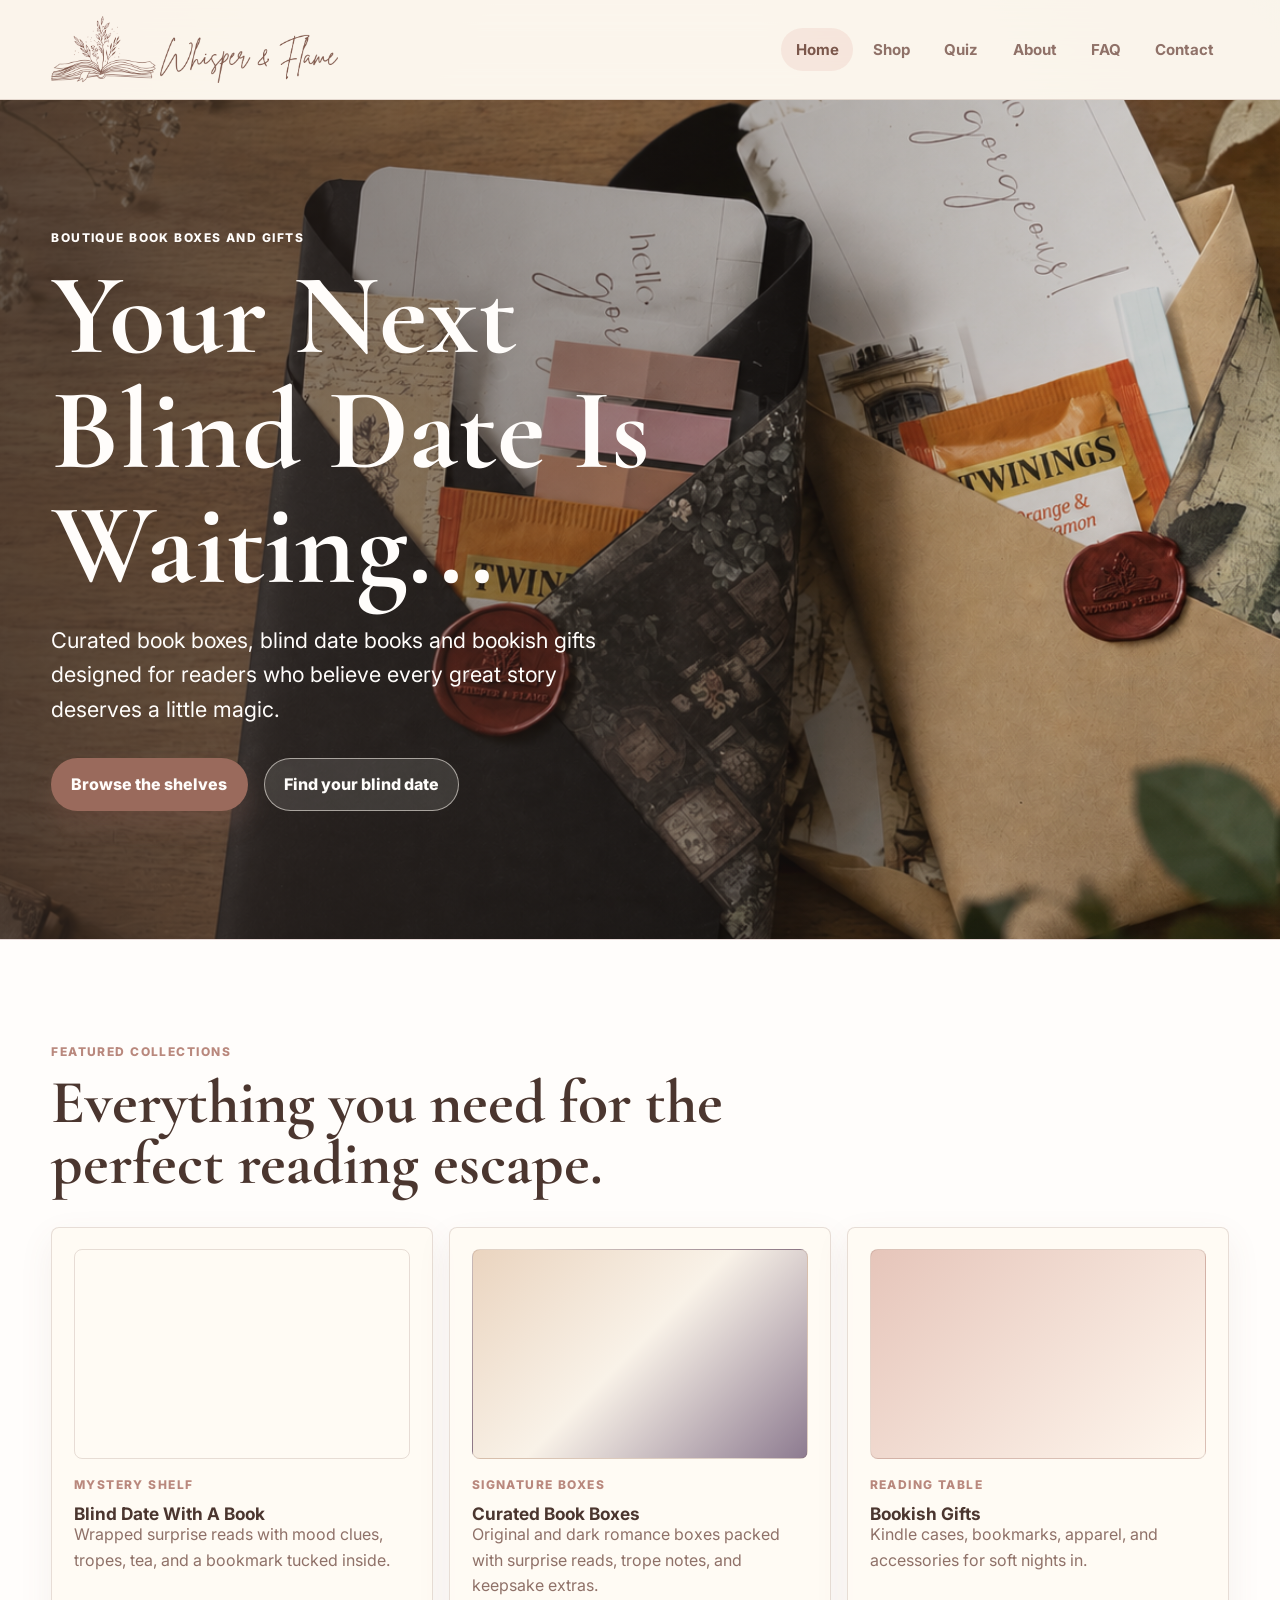
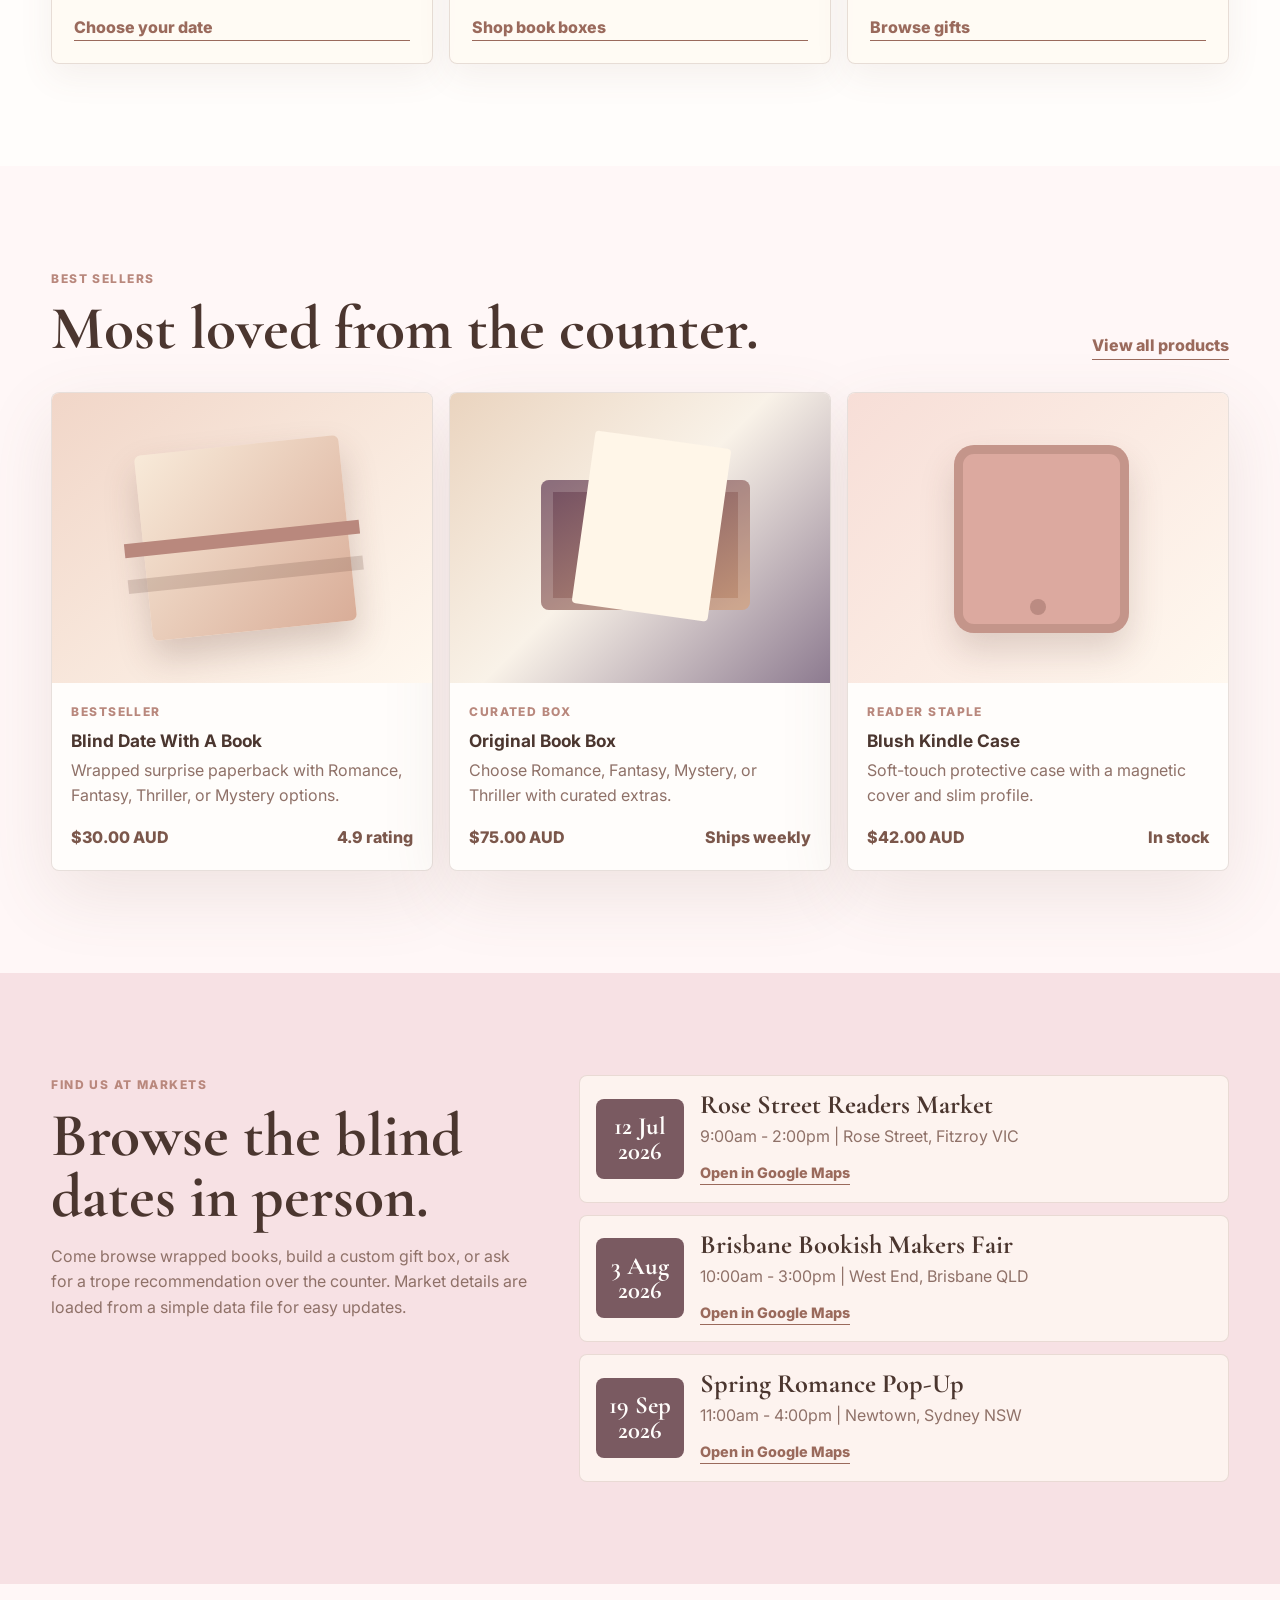
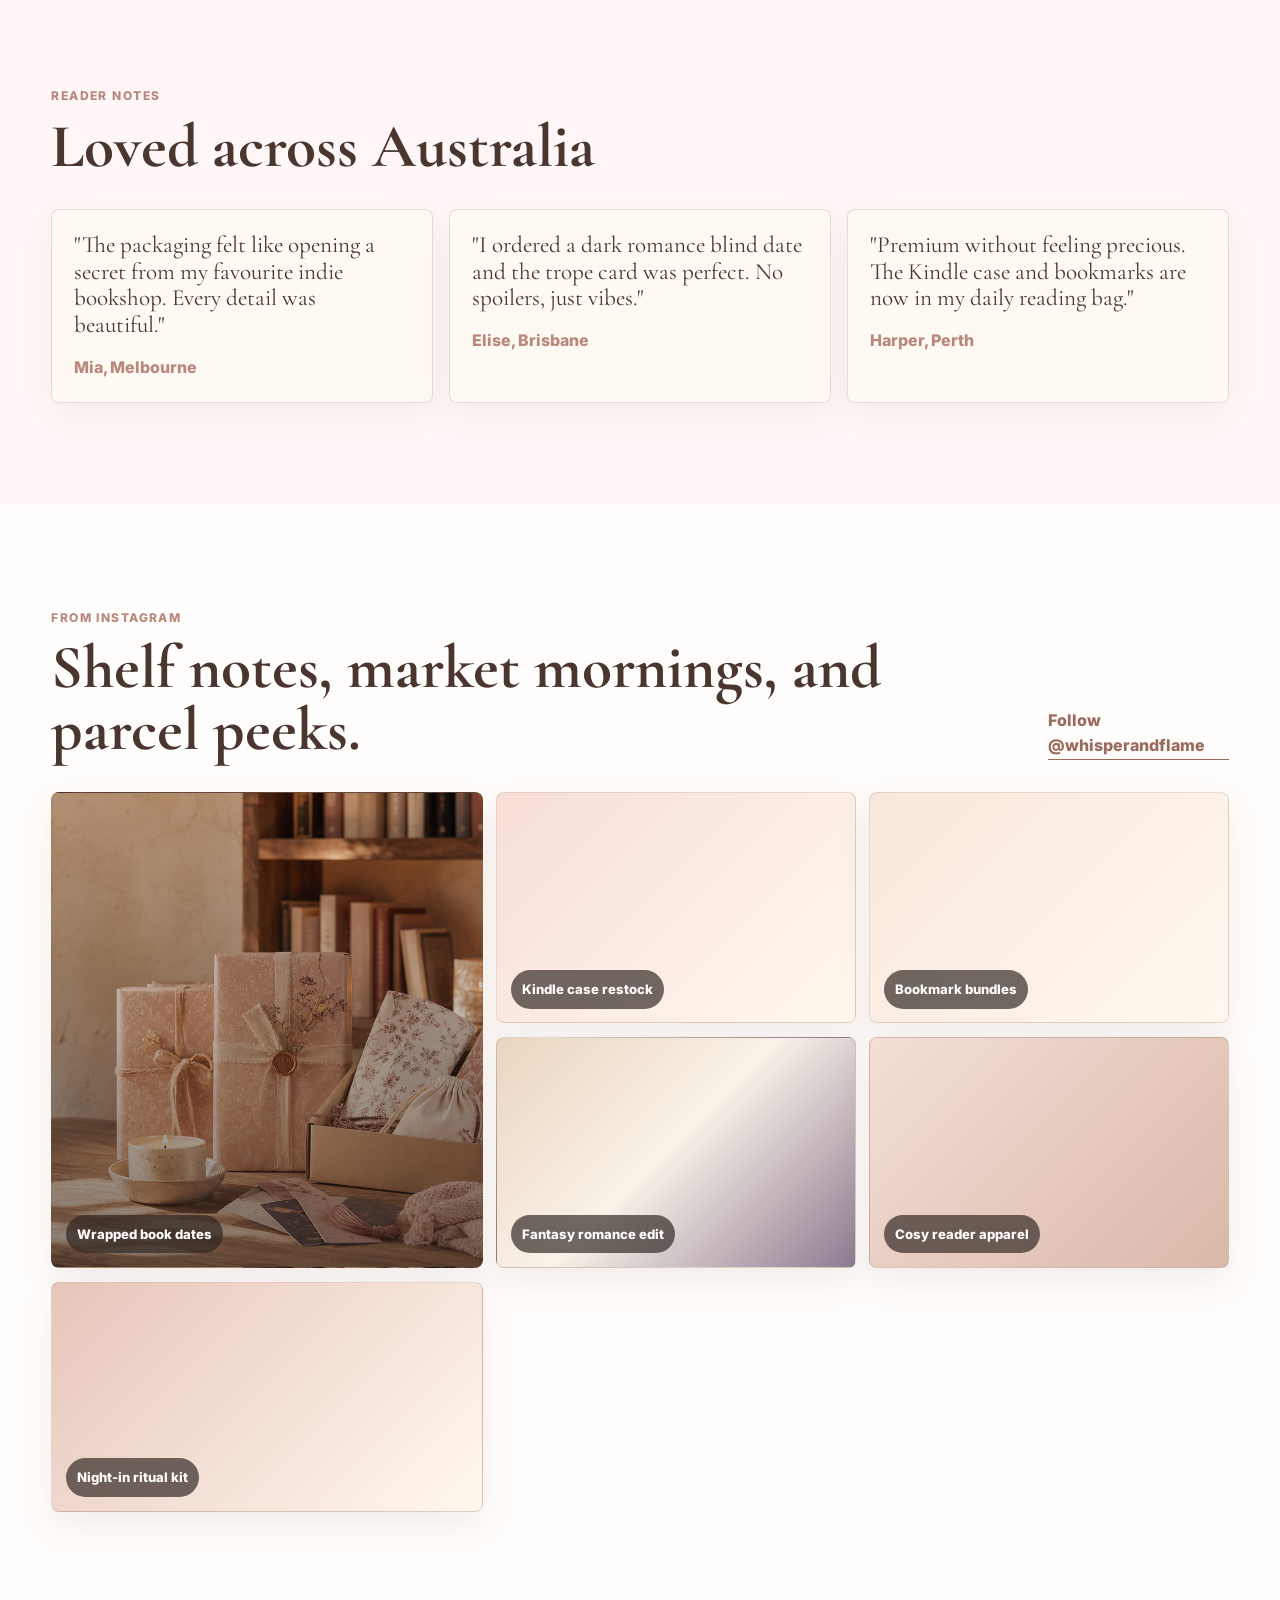
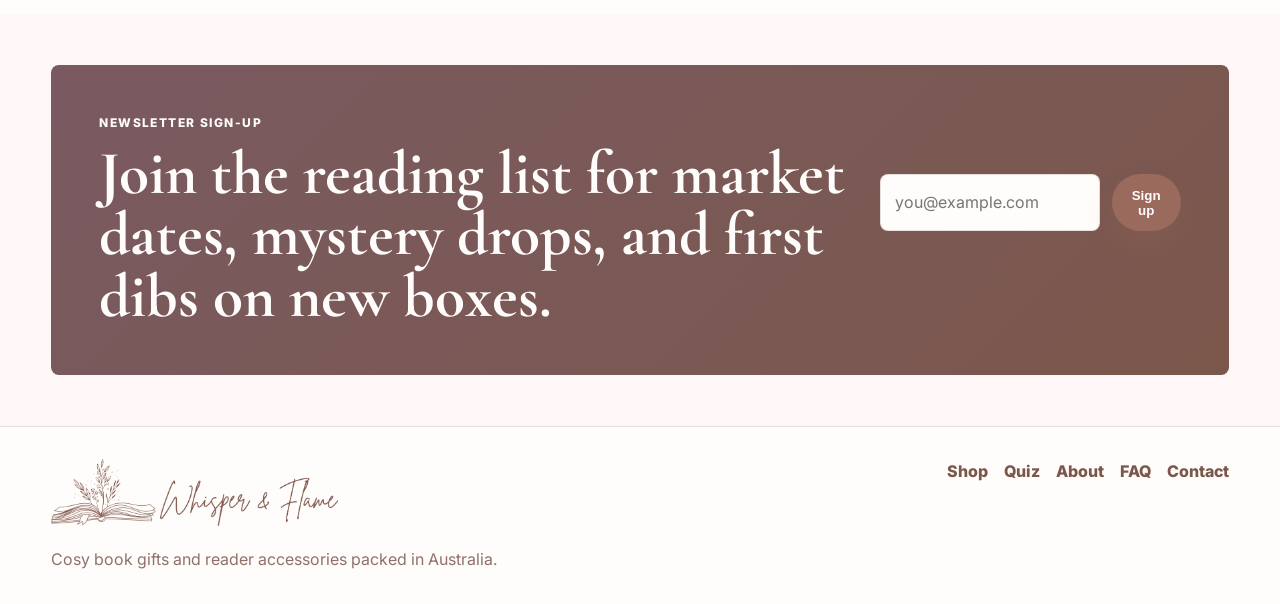
==== commit 7606ac5b: "Add files via upload" ====
--- a/index.html
+++ b/index.html
@@ -46,11 +46,11 @@
       <section class="section intro-band">
         <div class="section-heading">
           <p class="eyebrow">Featured collections</p>
-          <h2>Small-batch edits for every reading ritual.</h2>
+          <h2>Everything you need for the perfect reading escape.</h2>
         </div>
         <div class="collection-grid">
           <article class="collection-card">
-            <div class="collection-visual blind-date" aria-hidden="true"></div>
+            <div class="collection-visual collection-photo blind-date-photo" aria-hidden="true"></div>
             <div>
               <p class="product-kicker">Mystery shelf</p>
               <h3>Blind Date With A Book</h3>
@@ -61,9 +61,9 @@
           <article class="collection-card">
             <div class="collection-visual fantasy-box" aria-hidden="true"></div>
             <div>
-              <p class="product-kicker">Monthly edit</p>
+              <p class="product-kicker">Signature boxes</p>
               <h3>Curated Book Boxes</h3>
-              <p>Romance, fantasy, dark romance, and cosy boxes packed like a keepsake parcel.</p>
+              <p>Original and dark romance boxes packed with surprise reads, trope notes, and keepsake extras.</p>
             </div>
             <a class="text-link" href="shop.html">Shop book boxes</a>
           </article>
@@ -93,17 +93,17 @@
             <div class="product-info">
               <p class="product-kicker">Bestseller</p>
               <h3><a href="product.html">Blind Date With A Book</a></h3>
-              <p>Wrapped surprise paperback with tropes, tea, tabs, and a bookmark.</p>
-              <div class="product-meta"><span>$34.00 AUD</span><span>4.9 rating</span></div>
+              <p>Wrapped surprise paperback with Romance, Fantasy, Thriller, or Mystery options.</p>
+              <div class="product-meta"><span>$30.00 AUD</span><span>4.9 rating</span></div>
             </div>
           </article>
           <article class="product-card">
-            <a class="product-visual fantasy-box" href="shop.html" aria-label="View Fantasy Romance Curated Box"></a>
+            <a class="product-visual fantasy-box" href="shop.html" aria-label="View Original Book Box"></a>
             <div class="product-info">
-              <p class="product-kicker">New edit</p>
-              <h3><a href="shop.html">Fantasy Romance Box</a></h3>
-              <p>A handpicked novel, annotated extras, candle, bookmark, and art print.</p>
-              <div class="product-meta"><span>$69.00 AUD</span><span>Ships weekly</span></div>
+              <p class="product-kicker">Curated box</p>
+              <h3><a href="shop.html">Original Book Box</a></h3>
+              <p>Choose Romance, Fantasy, Mystery, or Thriller with curated extras.</p>
+              <div class="product-meta"><span>$75.00 AUD</span><span>Ships weekly</span></div>
             </div>
           </article>
           <article class="product-card">
--- a/assets/styles.css
+++ b/assets/styles.css
@@ -1,16 +1,16 @@
 :root {
-  --cream: #fbf5eb;
-  --paper: #fffaf3;
-  --blush: #e8b9ad;
-  --rose: #b56f68;
-  --clay: #a8604c;
-  --cocoa: #5b372d;
-  --ink: #2f2521;
-  --muted: #806a5d;
-  --sage: #7b8a75;
-  --plum: #4e3443;
-  --border: rgba(91, 55, 45, 0.18);
-  --shadow: 0 24px 70px rgba(91, 55, 45, 0.14);
+  --cream: #fff7f7;
+  --paper: #fffdfb;
+  --blush: #f8dadd;
+  --rose: #b9887d;
+  --clay: #9a6a5c;
+  --cocoa: #7b574b;
+  --ink: #4b362f;
+  --muted: #8f7168;
+  --sage: #a99b8f;
+  --plum: #7a5a61;
+  --border: rgba(123, 87, 75, 0.18);
+  --shadow: 0 24px 70px rgba(123, 87, 75, 0.12);
   --serif: "Cormorant Garamond", Georgia, serif;
   --sans: "Inter", Arial, sans-serif;
 }
@@ -103,22 +103,34 @@
 .brand {
   display: inline-flex;
   align-items: center;
-  gap: 0.75rem;
+  width: min(23rem, 50vw);
+  height: 4.2rem;
+  gap: 0;
+  overflow: hidden;
+  background: url("images/whisper-flame-header-logo-transparent.png") left center / contain no-repeat;
   font-weight: 700;
   color: var(--cocoa);
 }
 
+.brand > span {
+  position: absolute;
+  width: 1px;
+  height: 1px;
+  overflow: hidden;
+  clip: rect(0, 0, 0, 0);
+}
+
 .brand-mark {
   display: grid;
-  width: 2.65rem;
-  height: 2.65rem;
+  width: 3rem;
+  height: 3rem;
   place-items: center;
-  border: 1px solid rgba(91, 55, 45, 0.28);
+  border: 1px solid rgba(123, 87, 75, 0.28);
   border-radius: 50%;
-  background: var(--paper);
+  background: var(--paper) url("images/whisper-flame-logo.png") center / 130% auto no-repeat;
   font-family: var(--serif);
-  font-size: 1rem;
-  box-shadow: 0 10px 26px rgba(91, 55, 45, 0.10);
+  font-size: 0;
+  box-shadow: 0 10px 26px rgba(123, 87, 75, 0.10);
 }
 
 .site-nav {
@@ -175,7 +187,7 @@
   inset: 0;
   background:
     linear-gradient(90deg, rgba(47, 37, 33, 0.74) 0%, rgba(47, 37, 33, 0.42) 43%, rgba(47, 37, 33, 0.10) 100%),
-    url("images/whisper-flame-hero.png") center / cover;
+    url("images/banner-whisper-flame.png") center / cover;
   transform: scale(1.02);
 }
 
@@ -235,7 +247,7 @@
 .button.primary {
   color: var(--paper);
   background: var(--clay);
-  box-shadow: 0 14px 26px rgba(168, 96, 76, 0.26);
+  box-shadow: 0 14px 26px rgba(154, 106, 92, 0.24);
 }
 
 .button.ghost {
@@ -305,7 +317,7 @@
   border: 1px solid var(--border);
   border-radius: 8px;
   background: rgba(255, 250, 243, 0.78);
-  box-shadow: 0 12px 34px rgba(91, 55, 45, 0.08);
+  box-shadow: 0 12px 34px rgba(123, 87, 75, 0.08);
 }
 
 .feature-grid article,
@@ -607,7 +619,7 @@
 }
 
 .warm-section {
-  background: #ead7c8;
+  background: #f7e1e4;
 }
 
 .market-layout {
@@ -637,7 +649,7 @@
   gap: 1rem;
   align-items: center;
   padding: 1rem;
-  border: 1px solid rgba(91, 55, 45, 0.16);
+  border: 1px solid rgba(123, 87, 75, 0.16);
   border-radius: 8px;
   background: rgba(255, 250, 243, 0.74);
 }
@@ -674,7 +686,7 @@
 
 .market-loading {
   padding: 1rem;
-  border: 1px solid rgba(91, 55, 45, 0.16);
+  border: 1px solid rgba(123, 87, 75, 0.16);
   border-radius: 8px;
   background: rgba(255, 250, 243, 0.74);
 }
@@ -684,7 +696,7 @@
   grid-template-columns: repeat(4, minmax(0, 1fr));
   gap: 1px;
   overflow: hidden;
-  border: 1px solid rgba(91, 55, 45, 0.16);
+  border: 1px solid rgba(123, 87, 75, 0.16);
   border-radius: 8px;
 }
 
@@ -731,7 +743,7 @@
   overflow: hidden;
   border: 1px solid var(--border);
   border-radius: 8px;
-  box-shadow: 0 14px 34px rgba(91, 55, 45, 0.10);
+  box-shadow: 0 14px 34px rgba(123, 87, 75, 0.10);
 }
 
 .instagram-tile.hero-tile {
@@ -899,7 +911,7 @@
 .quiz-progress span {
   height: 0.38rem;
   border-radius: 999px;
-  background: rgba(91, 55, 45, 0.18);
+  background: rgba(123, 87, 75, 0.18);
 }
 
 .quiz-progress span.active,
@@ -918,7 +930,7 @@
   gap: 0.8rem;
   margin: 0;
   padding: 1.1rem;
-  border: 1px solid rgba(91, 55, 45, 0.14);
+  border: 1px solid rgba(123, 87, 75, 0.14);
   border-radius: 8px;
   background: rgba(251, 245, 235, 0.58);
 }
@@ -1041,6 +1053,22 @@
   gap: 0.7rem;
 }
 
+.reader-return-copy {
+  display: grid;
+  gap: 0.85rem;
+  align-content: start;
+}
+
+.reader-return-copy p {
+  color: var(--muted);
+  font-size: 0.96rem;
+  line-height: 1.55;
+}
+
+.reader-return-copy strong {
+  color: var(--cocoa);
+}
+
 .filter-button {
   width: 100%;
   padding: 0.72rem 1rem;
@@ -1102,9 +1130,9 @@
 .product-photo-card {
   width: min(520px, 82%);
   min-height: 480px;
-  border: 1px solid rgba(91, 55, 45, 0.12);
-  border-radius: 8px;
-  box-shadow: 0 26px 60px rgba(91, 55, 45, 0.18);
+  border: 1px solid rgba(123, 87, 75, 0.12);
+  border-radius: 8px;
+  box-shadow: 0 26px 60px rgba(123, 87, 75, 0.16);
 }
 
 .product-photo-main span {
@@ -1187,6 +1215,29 @@
   gap: 0.45rem;
   color: var(--cocoa);
   font-weight: 800;
+}
+
+.product-option-grid {
+  display: grid;
+  grid-template-columns: repeat(2, minmax(0, 1fr));
+  gap: 0.55rem;
+}
+
+.product-option-grid label {
+  display: flex;
+  min-height: 3rem;
+  align-items: center;
+  gap: 0.55rem;
+  padding: 0.65rem 0.75rem;
+  border: 1px solid var(--border);
+  border-radius: 8px;
+  background: var(--paper);
+}
+
+.product-option-grid input {
+  width: 1rem;
+  min-height: auto;
+  accent-color: var(--clay);
 }
 
 .quantity-control {
@@ -1337,7 +1388,7 @@
   border: 1px solid var(--border);
   border-radius: 8px;
   background: rgba(251, 245, 235, 0.76);
-  box-shadow: 0 14px 34px rgba(91, 55, 45, 0.08);
+  box-shadow: 0 14px 34px rgba(123, 87, 75, 0.08);
 }
 
 .story-grid {
@@ -1366,7 +1417,7 @@
   grid-template-columns: minmax(0, 0.8fr) minmax(0, 1fr) auto;
   gap: clamp(1rem, 4vw, 2rem);
   align-items: center;
-  background: #ead7c8;
+  background: #f7e1e4;
 }
 
 .about-closing .button {
@@ -1547,7 +1598,7 @@
   .hero-media {
     background:
       linear-gradient(180deg, rgba(47, 37, 33, 0.12), rgba(47, 37, 33, 0.80) 70%),
-      url("images/whisper-flame-hero.png") center / cover;
+      url("images/banner-whisper-flame.png") center / cover;
   }
 
   .section-heading.split,
@@ -1572,6 +1623,7 @@
   .instagram-grid,
   .option-grid,
   .compact-options,
+  .product-option-grid,
   .included-grid {
     grid-template-columns: 1fr;
   }
@@ -1619,13 +1671,13 @@
 
 @media (max-width: 430px) {
   .brand {
-    gap: 0.55rem;
-    font-size: 0.95rem;
+    width: min(16rem, 62vw);
+    height: 3.4rem;
   }
 
   .brand-mark {
-    width: 2.35rem;
-    height: 2.35rem;
+    width: 2.6rem;
+    height: 2.6rem;
   }
 
   .hero-actions .button,
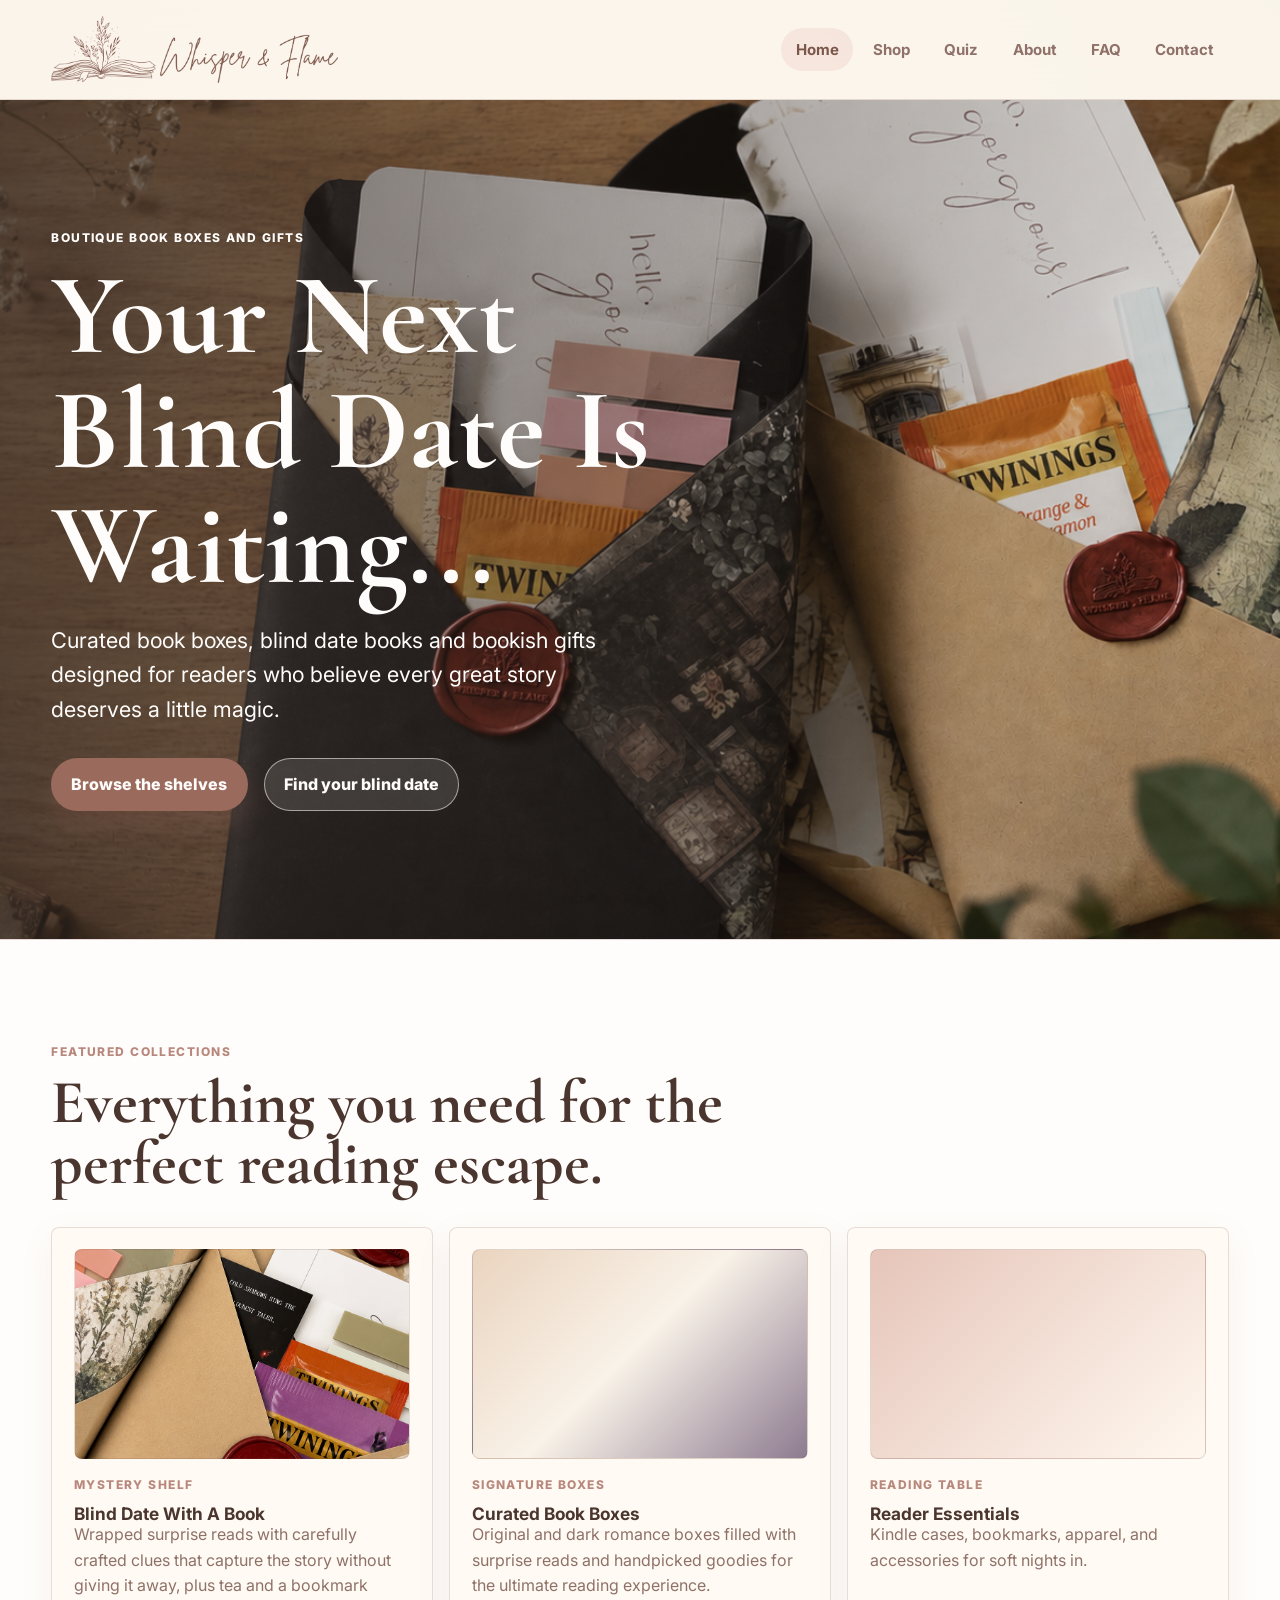
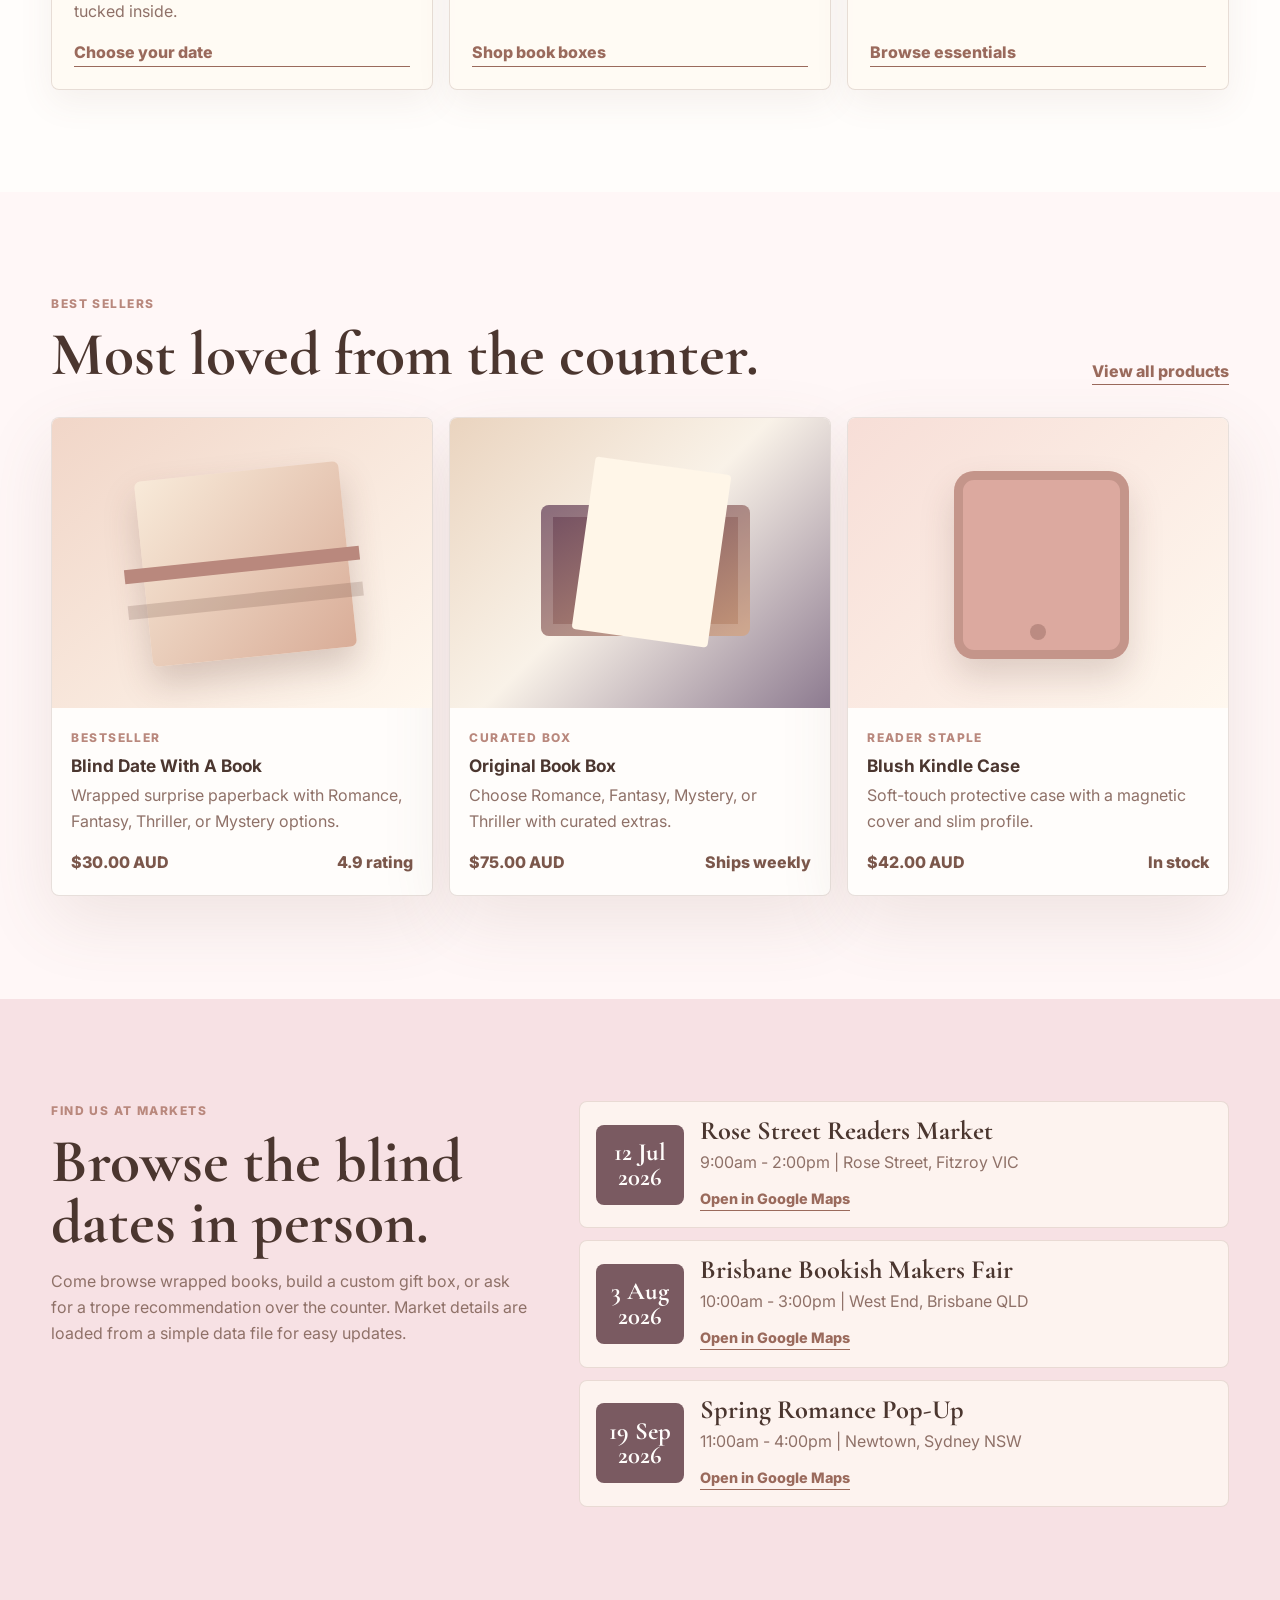
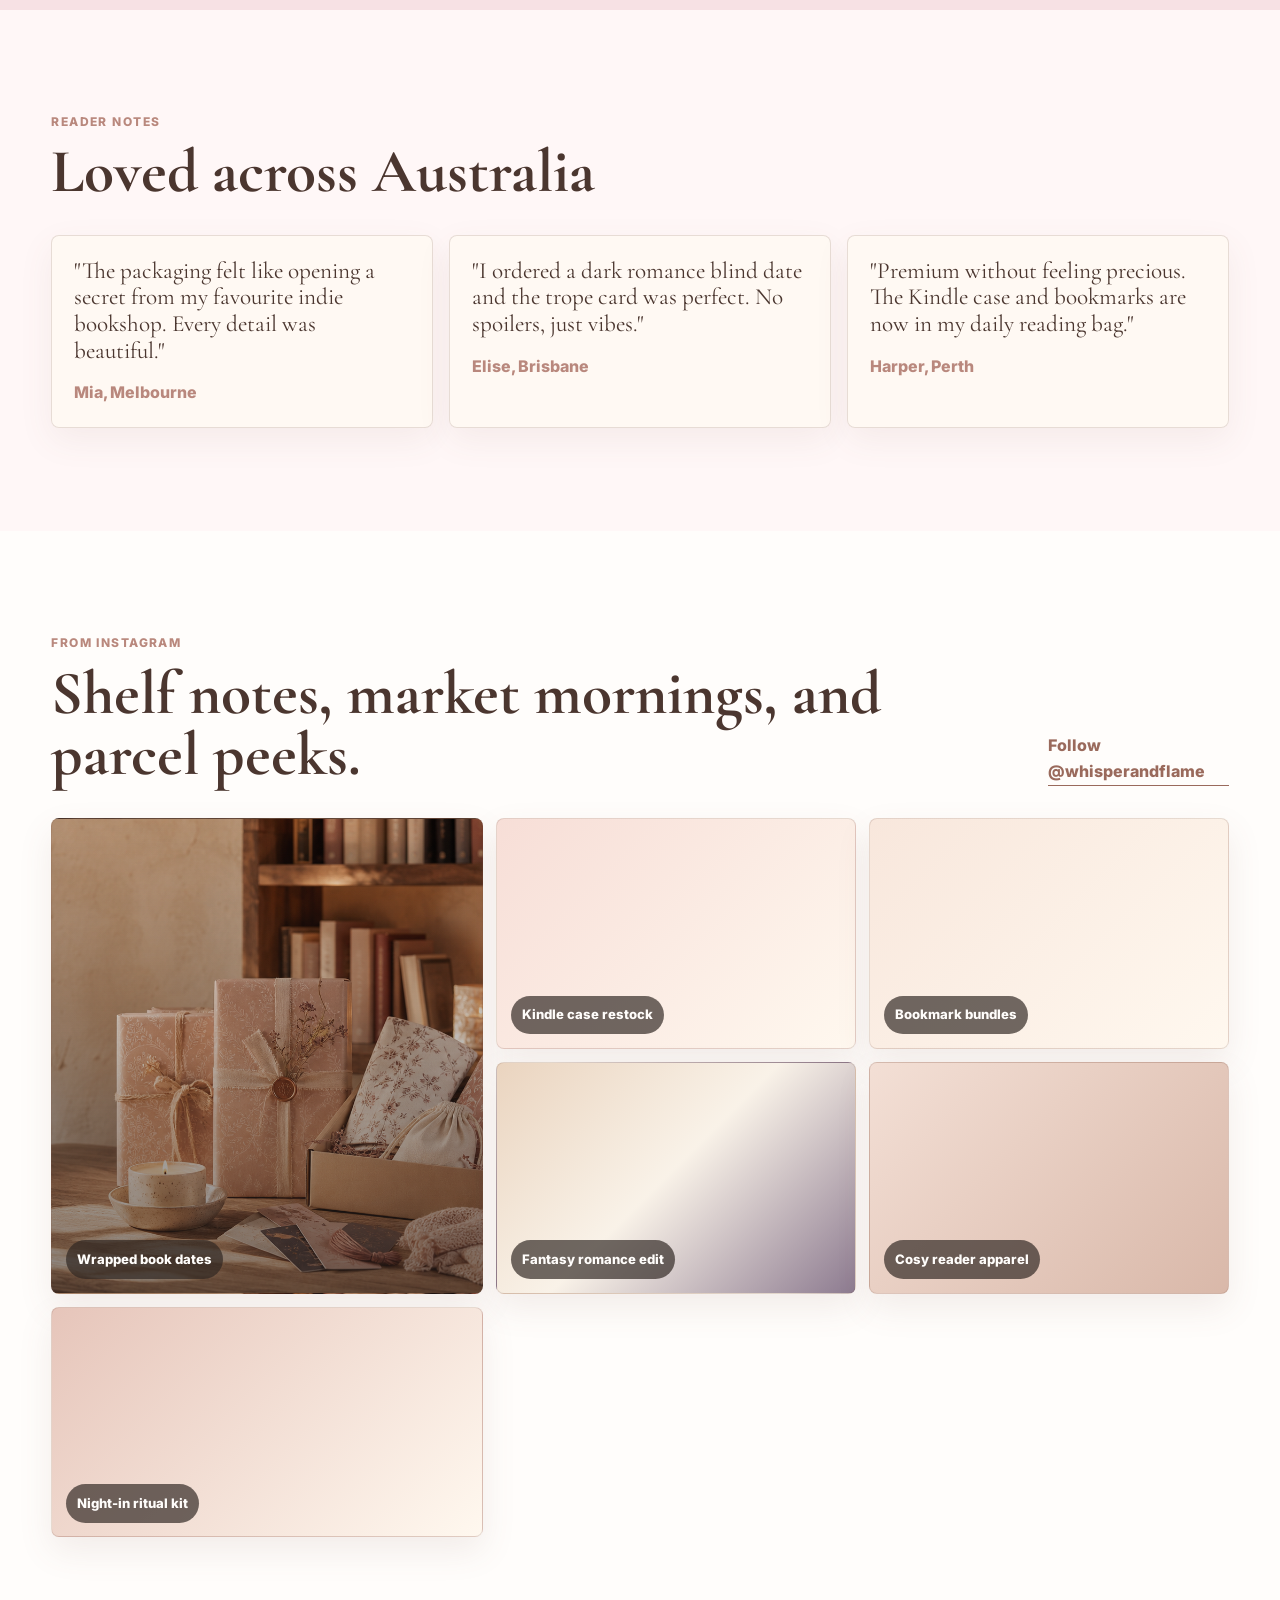
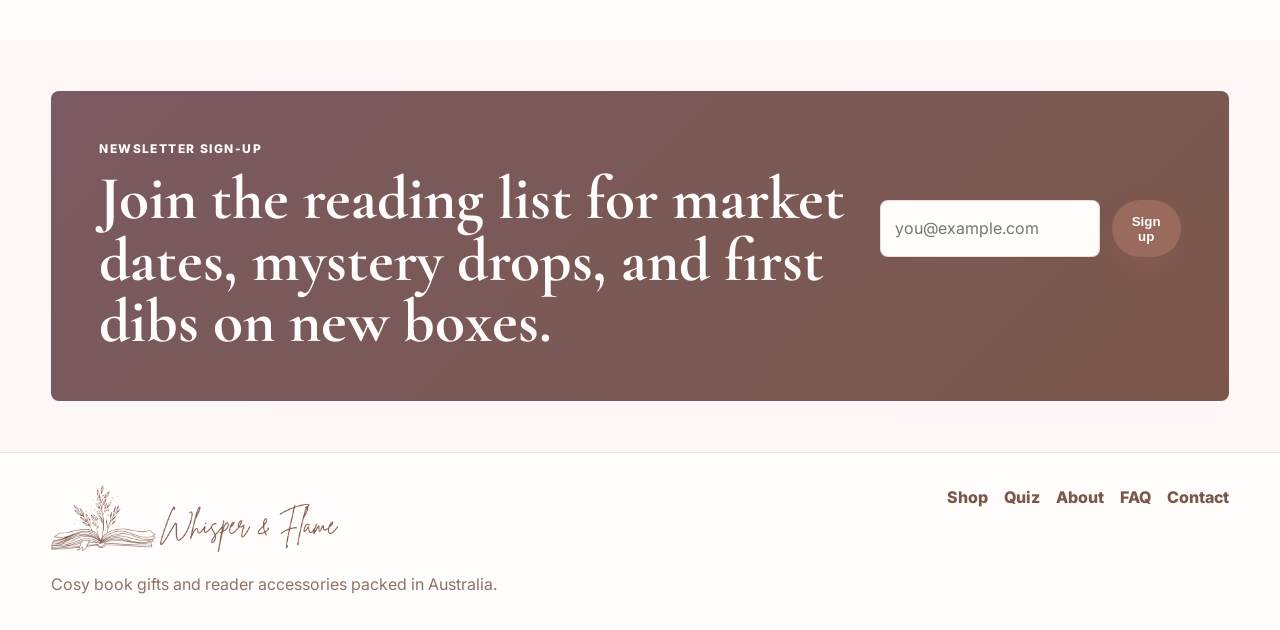
==== commit de766bb5: "Add files via upload" ====
--- a/index.html
+++ b/index.html
@@ -54,7 +54,7 @@
             <div>
               <p class="product-kicker">Mystery shelf</p>
               <h3>Blind Date With A Book</h3>
-              <p>Wrapped surprise reads with mood clues, tropes, tea, and a bookmark tucked inside.</p>
+              <p>Wrapped surprise reads with carefully crafted clues that capture the story without giving it away, plus tea and a bookmark tucked inside.</p>
             </div>
             <a class="text-link" href="product.html">Choose your date</a>
           </article>
@@ -63,7 +63,7 @@
             <div>
               <p class="product-kicker">Signature boxes</p>
               <h3>Curated Book Boxes</h3>
-              <p>Original and dark romance boxes packed with surprise reads, trope notes, and keepsake extras.</p>
+              <p>Original and dark romance boxes filled with surprise reads and handpicked goodies for the ultimate reading experience.</p>
             </div>
             <a class="text-link" href="shop.html">Shop book boxes</a>
           </article>
@@ -71,10 +71,10 @@
             <div class="collection-visual reading-kit" aria-hidden="true"></div>
             <div>
               <p class="product-kicker">Reading table</p>
-              <h3>Bookish Gifts</h3>
+              <h3>Reader Essentials</h3>
               <p>Kindle cases, bookmarks, apparel, and accessories for soft nights in.</p>
             </div>
-            <a class="text-link" href="shop.html">Browse gifts</a>
+            <a class="text-link" href="shop.html">Browse essentials</a>
           </article>
         </div>
       </section>
--- a/assets/styles.css
+++ b/assets/styles.css
@@ -370,6 +370,16 @@
   overflow: hidden;
   border: 1px solid var(--border);
   border-radius: 8px;
+}
+
+.collection-photo {
+  background-position: center;
+  background-size: cover;
+  background-repeat: no-repeat;
+}
+
+.blind-date-photo {
+  background-image: url("images/blind-date-packages.png");
 }
 
 .product-card {
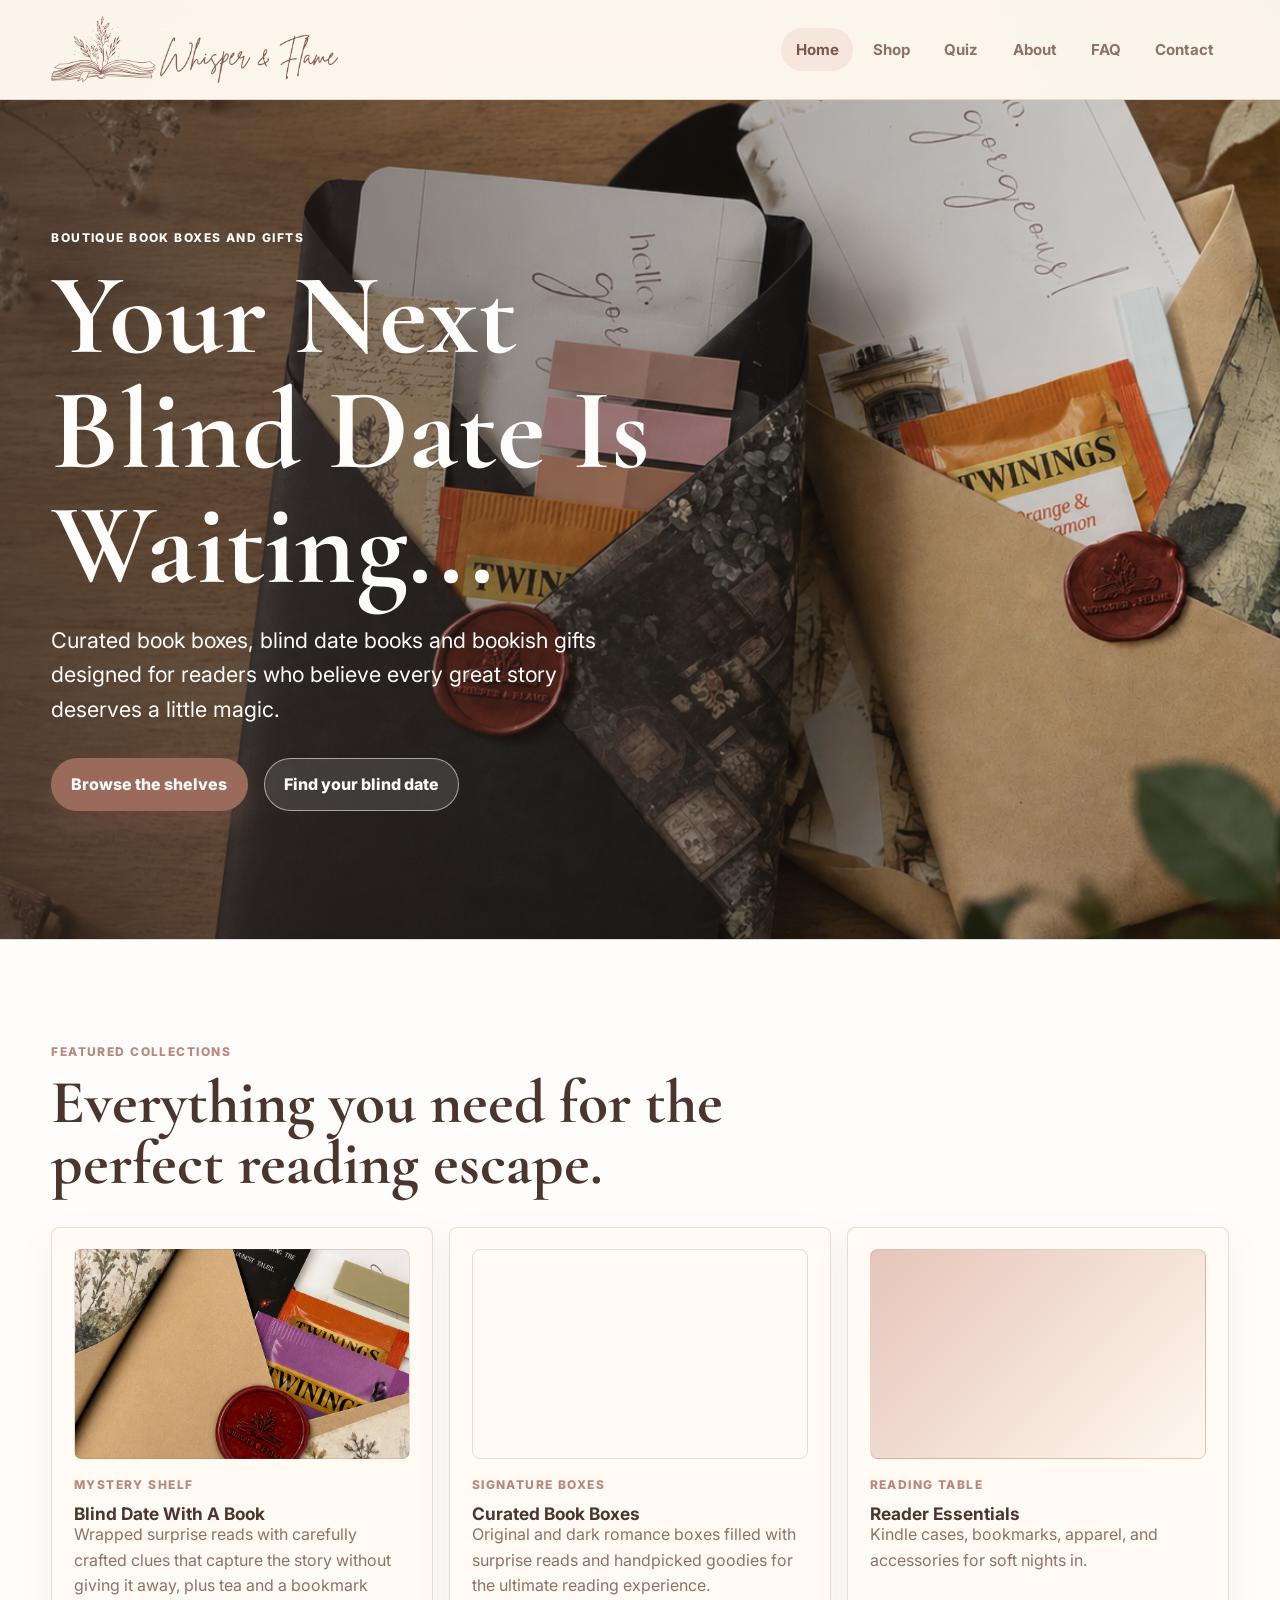
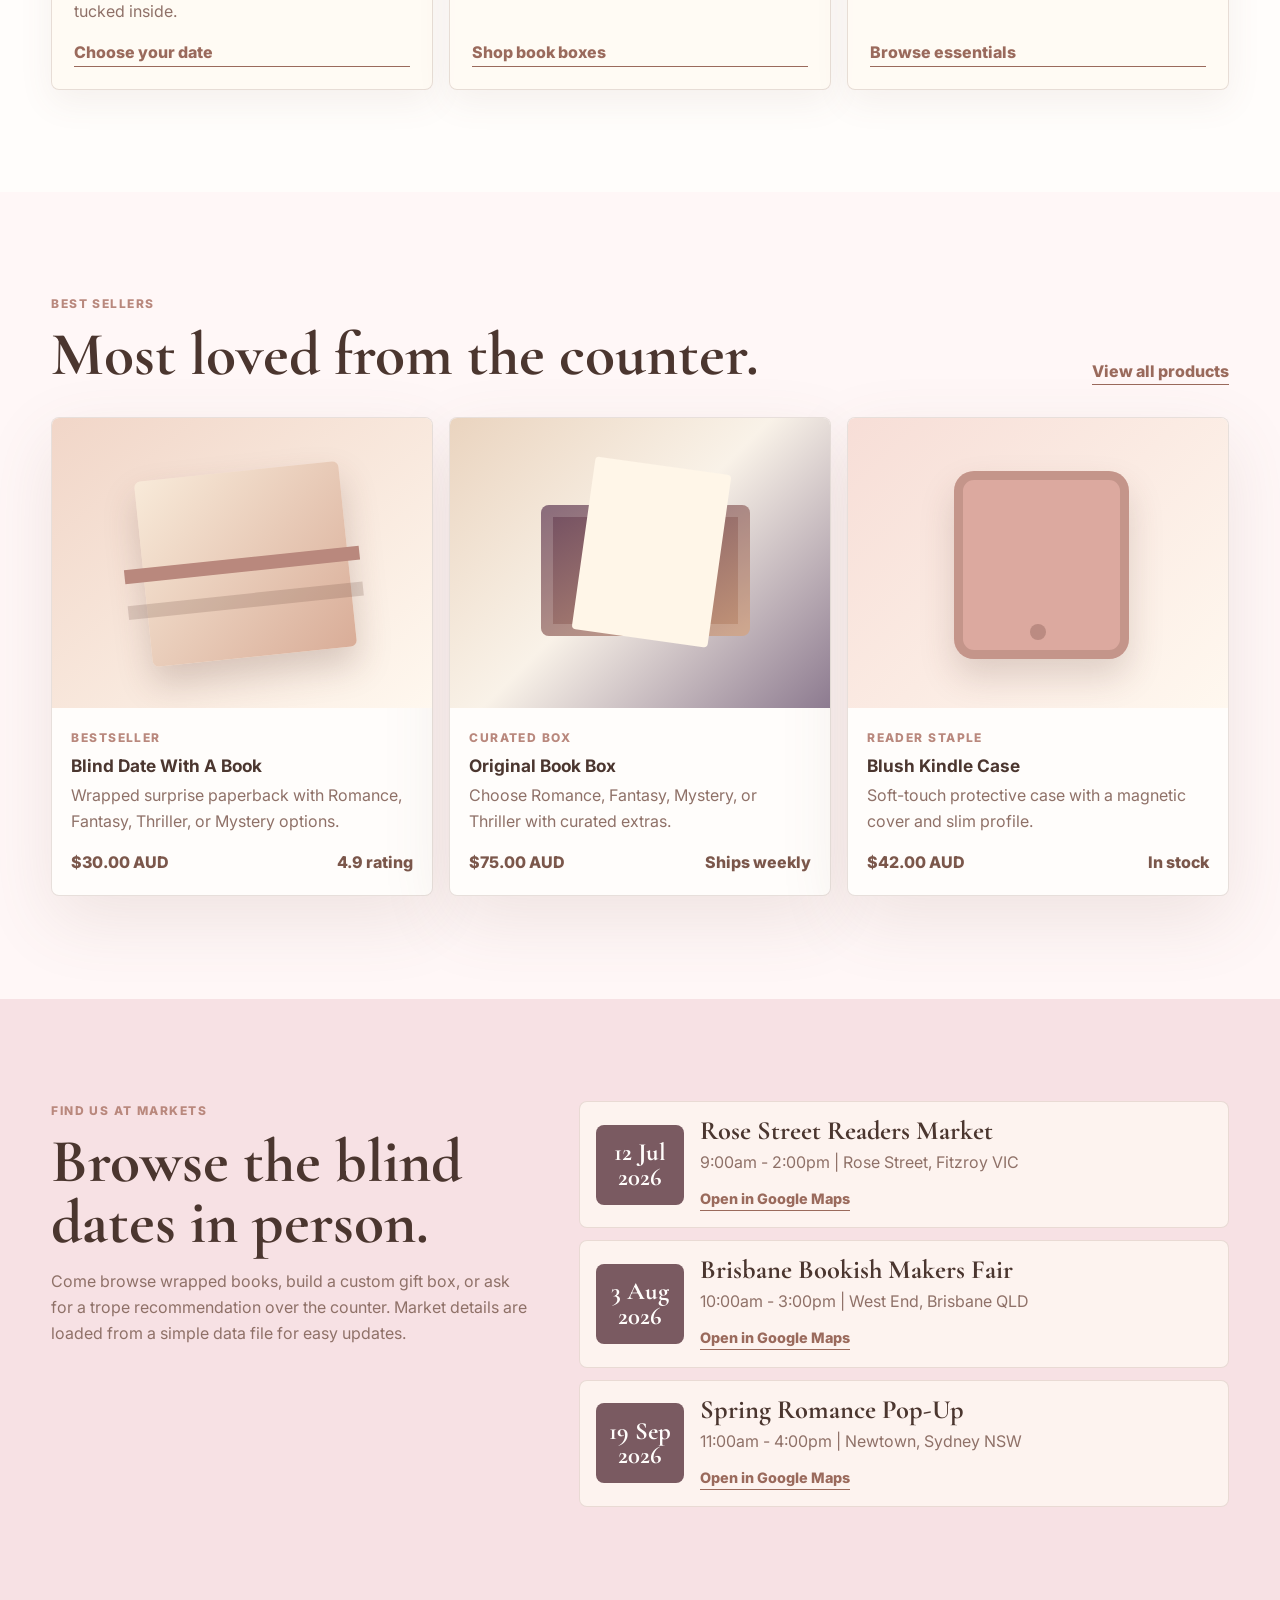
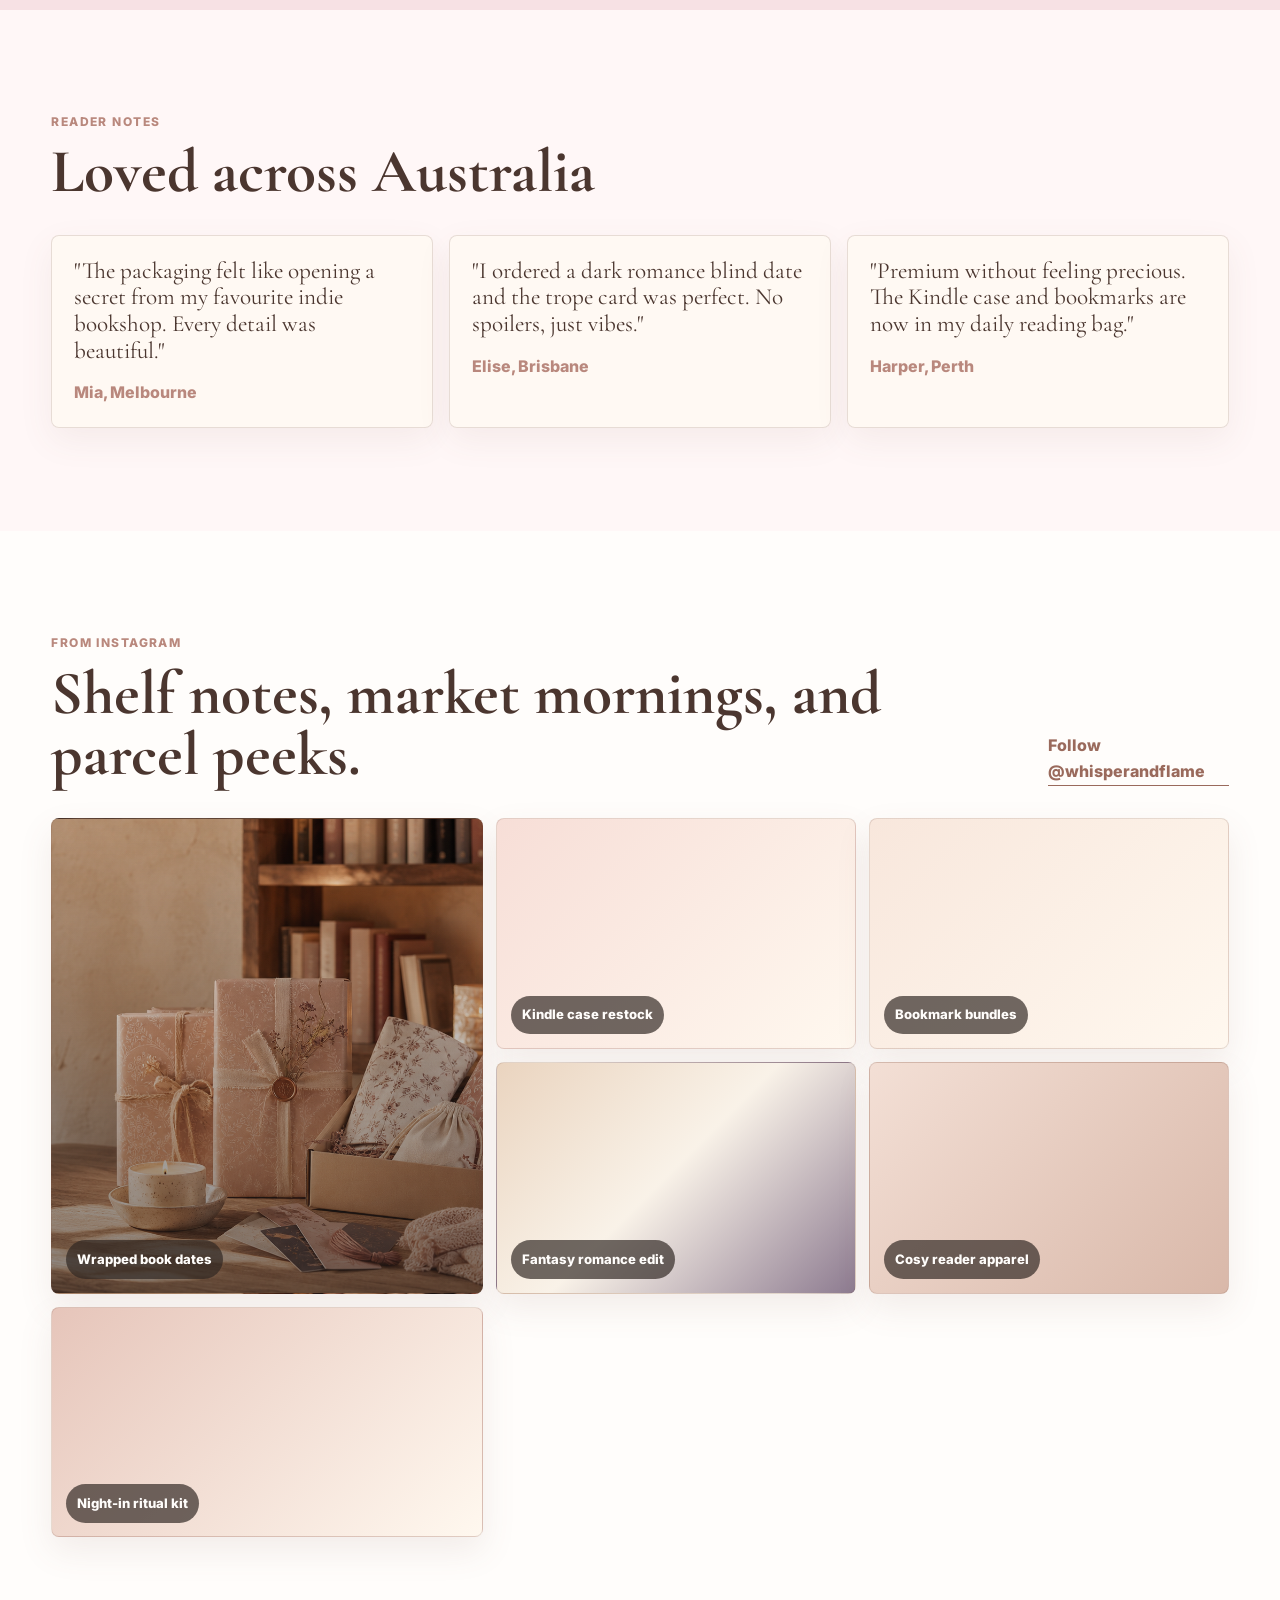
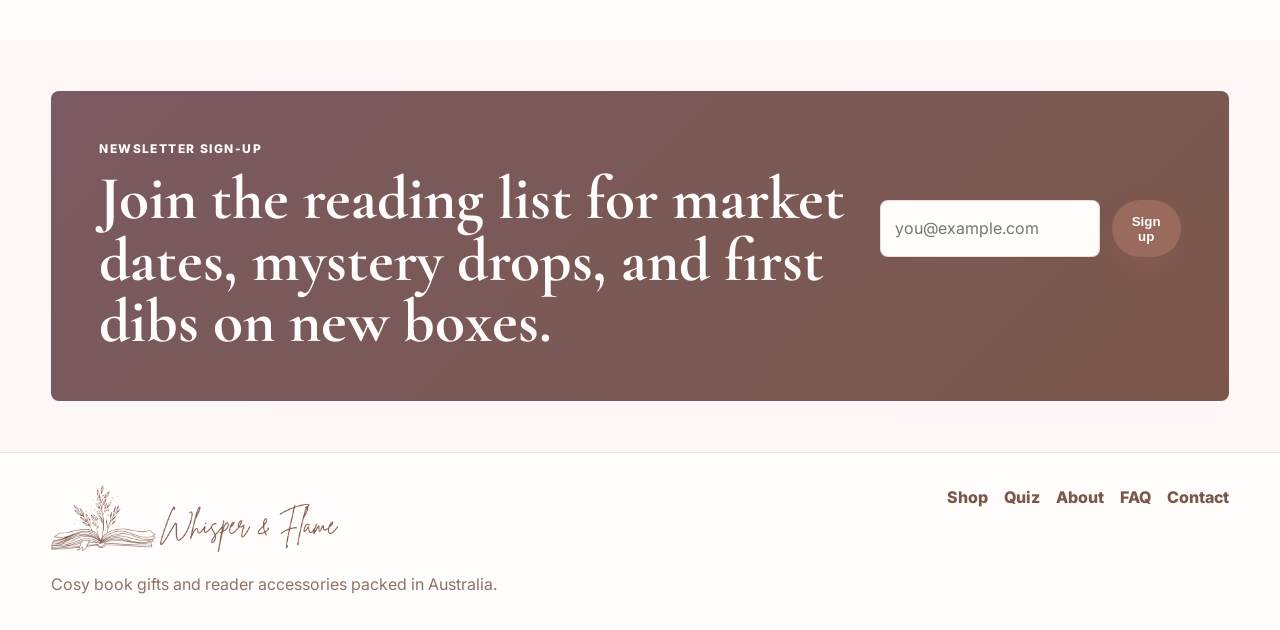
==== commit e2650f5f: "Add files via upload" ====
--- a/index.html
+++ b/index.html
@@ -59,7 +59,7 @@
             <a class="text-link" href="product.html">Choose your date</a>
           </article>
           <article class="collection-card">
-            <div class="collection-visual fantasy-box" aria-hidden="true"></div>
+            <div class="collection-visual collection-photo book-boxes-photo" aria-hidden="true"></div>
             <div>
               <p class="product-kicker">Signature boxes</p>
               <h3>Curated Book Boxes</h3>
--- a/assets/styles.css
+++ b/assets/styles.css
@@ -380,6 +380,7 @@
 
 .blind-date-photo {
   background-image: url("images/blind-date-packages.png");
+  background-position: center 38%;
 }
 
 .product-card {
